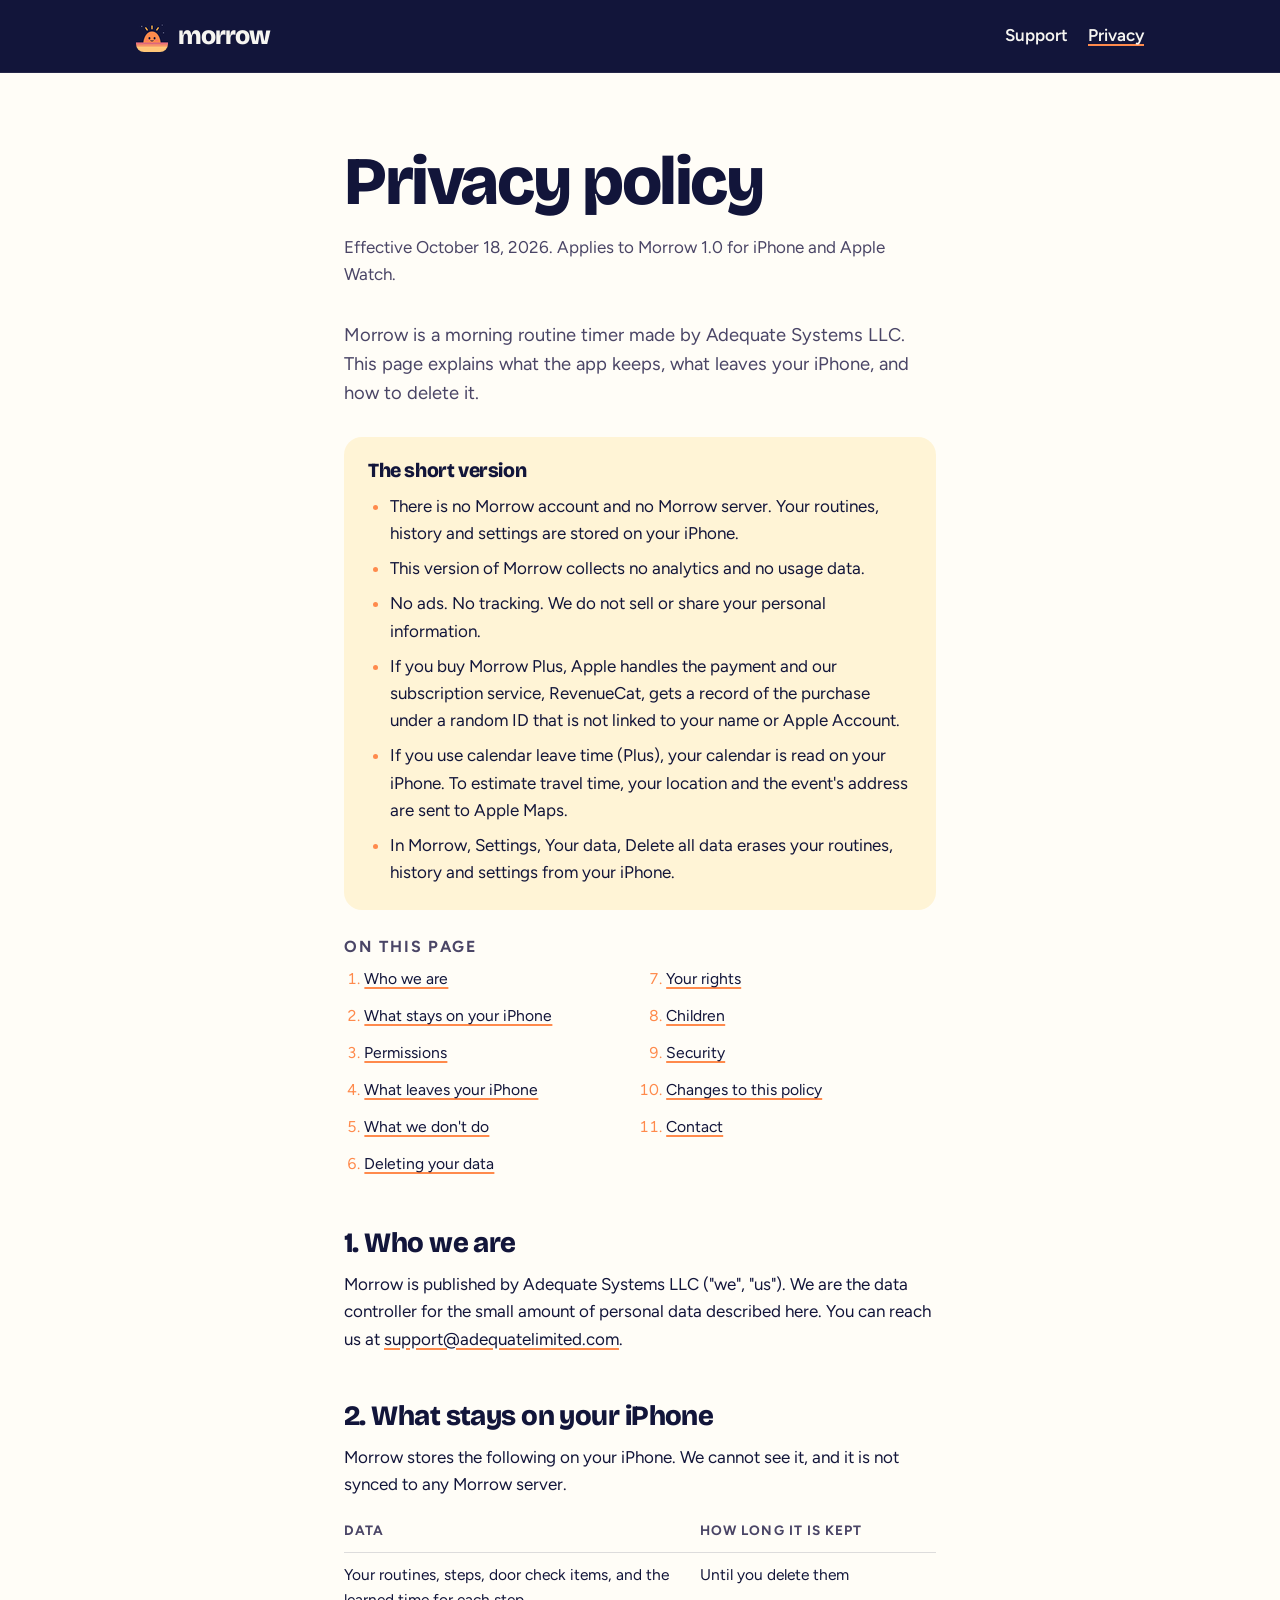
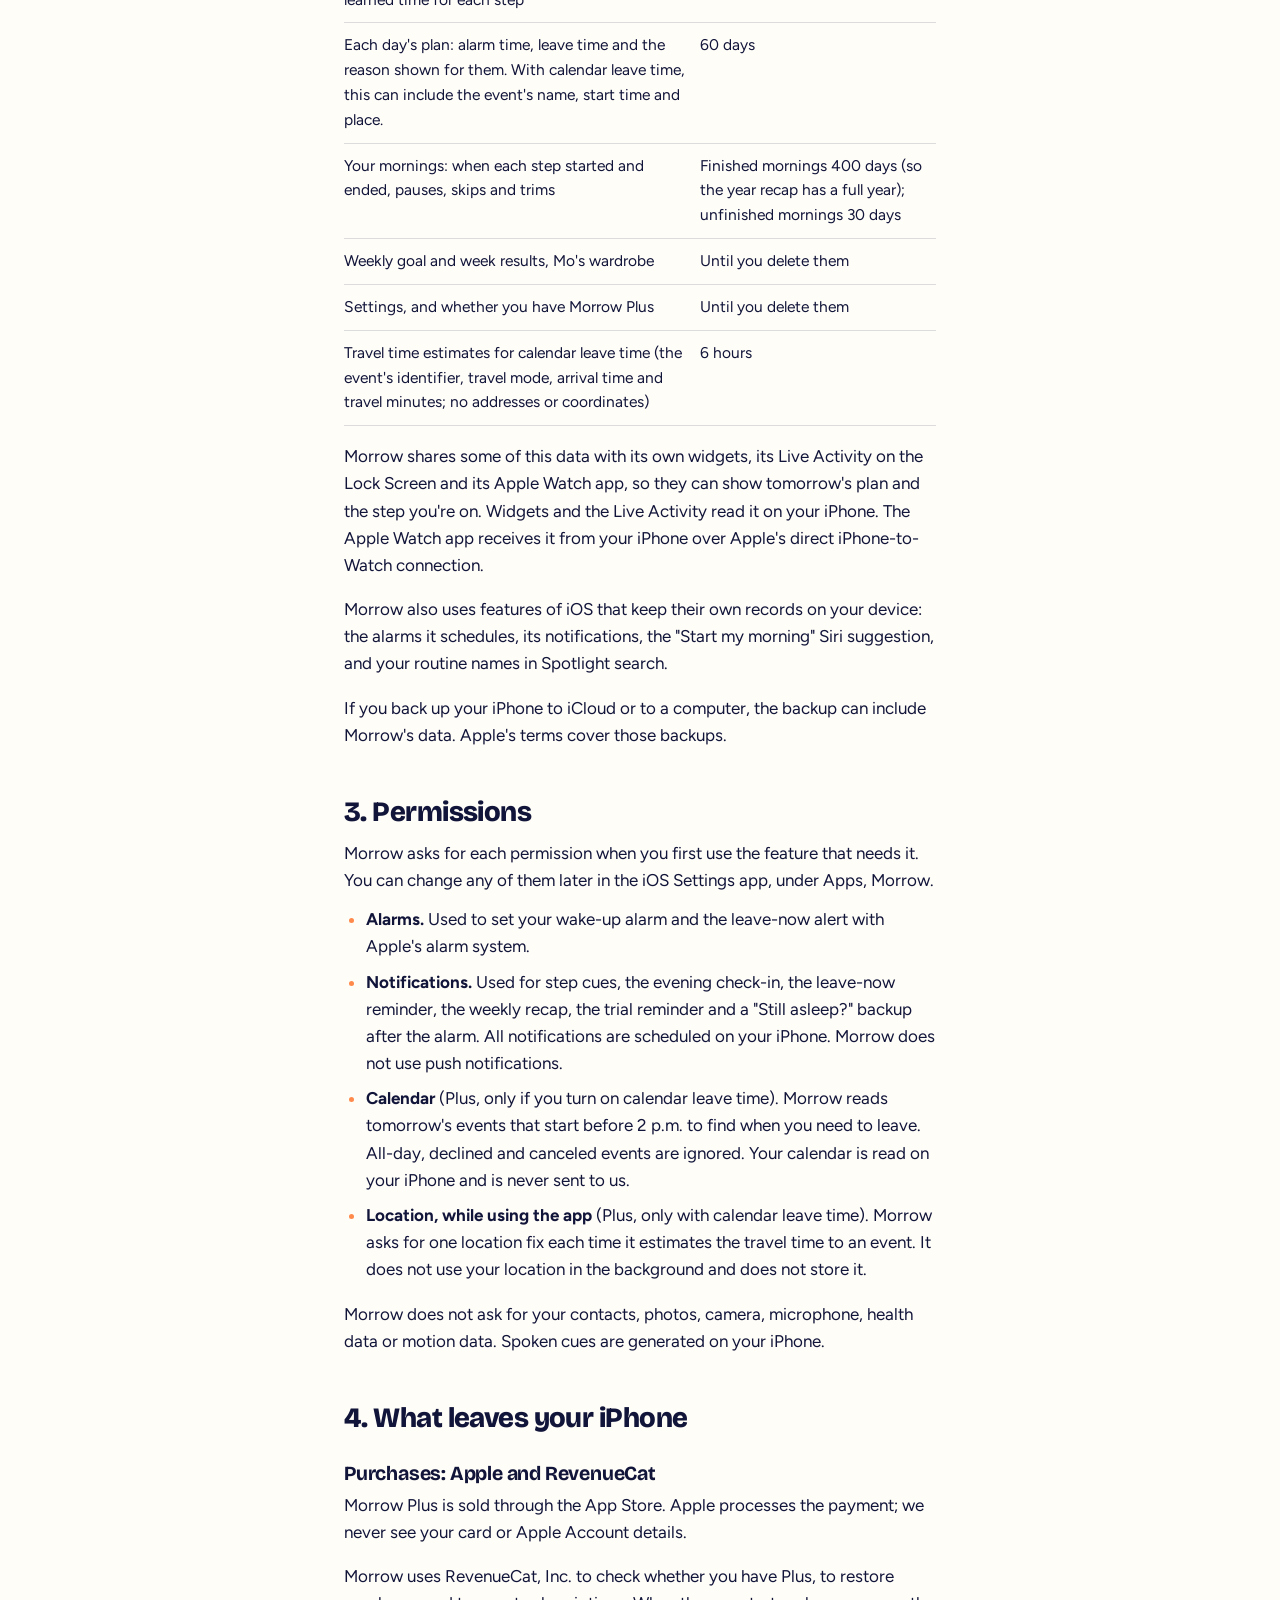
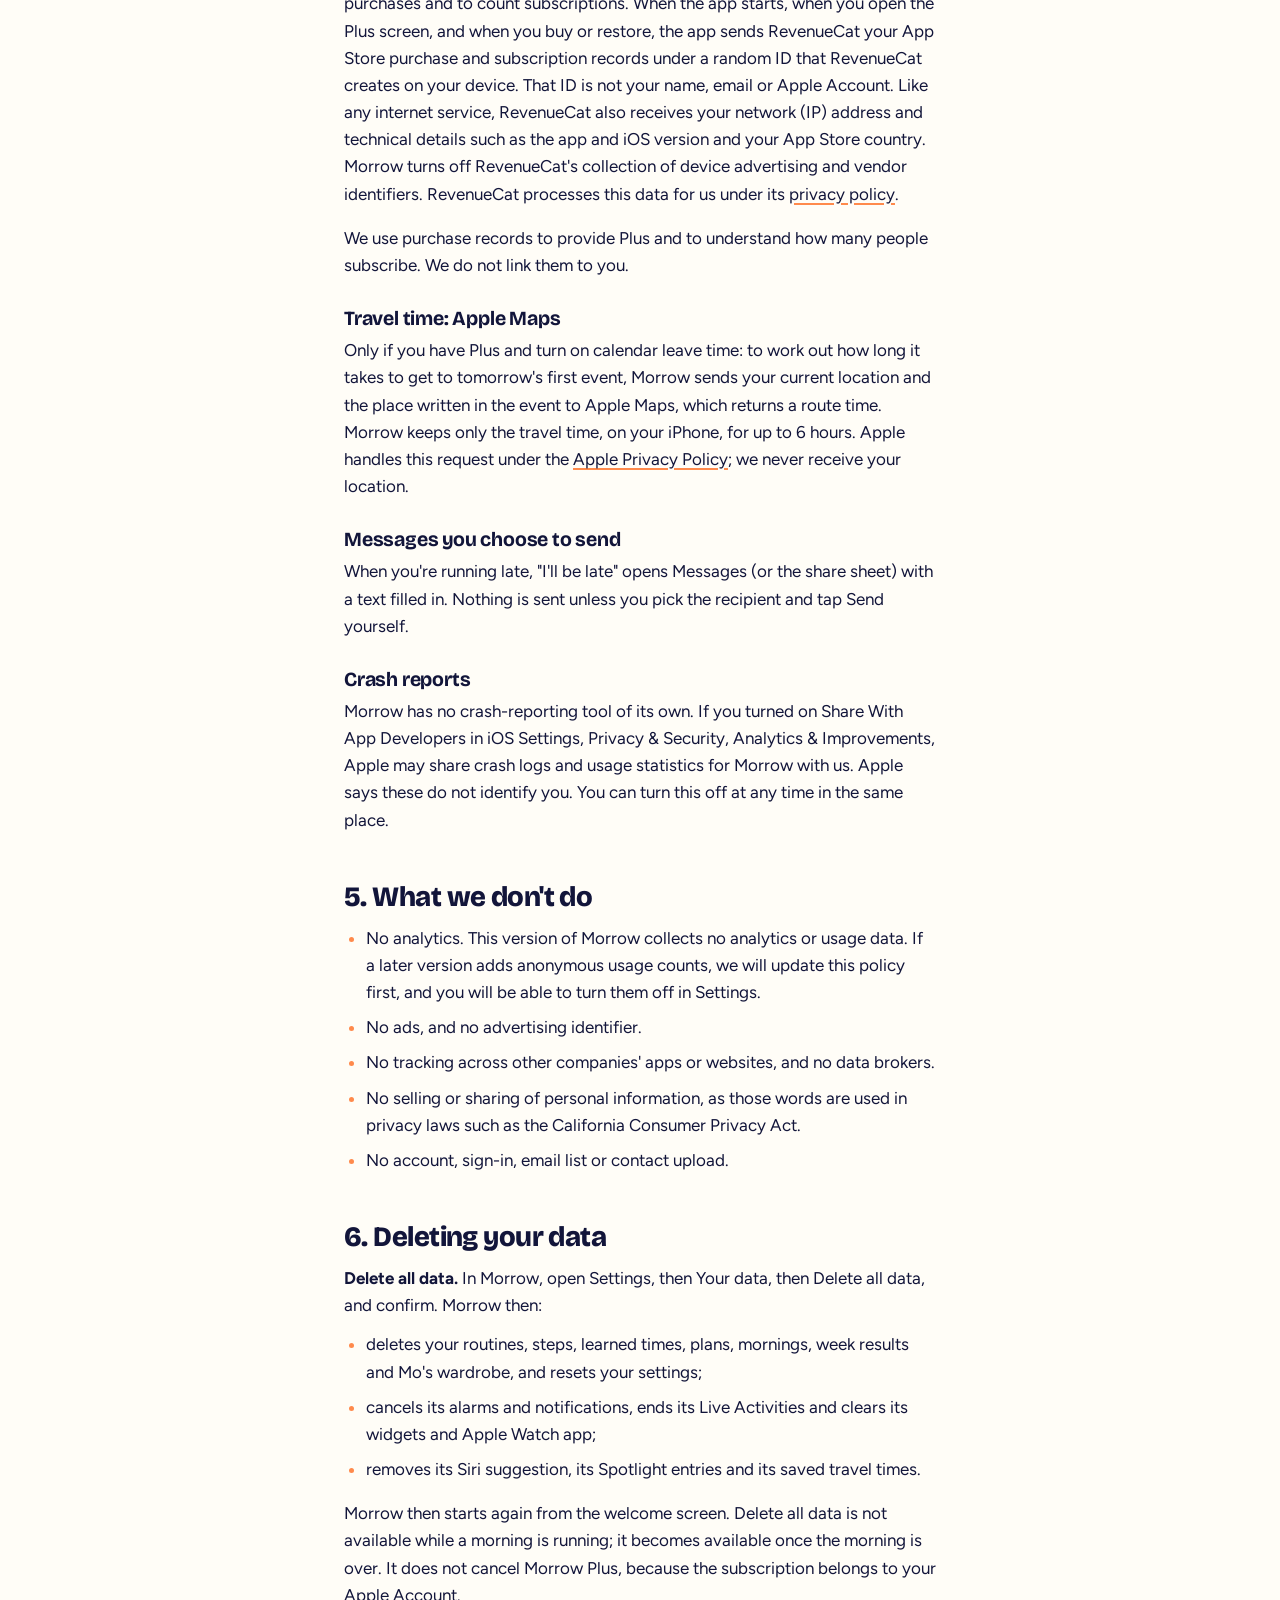
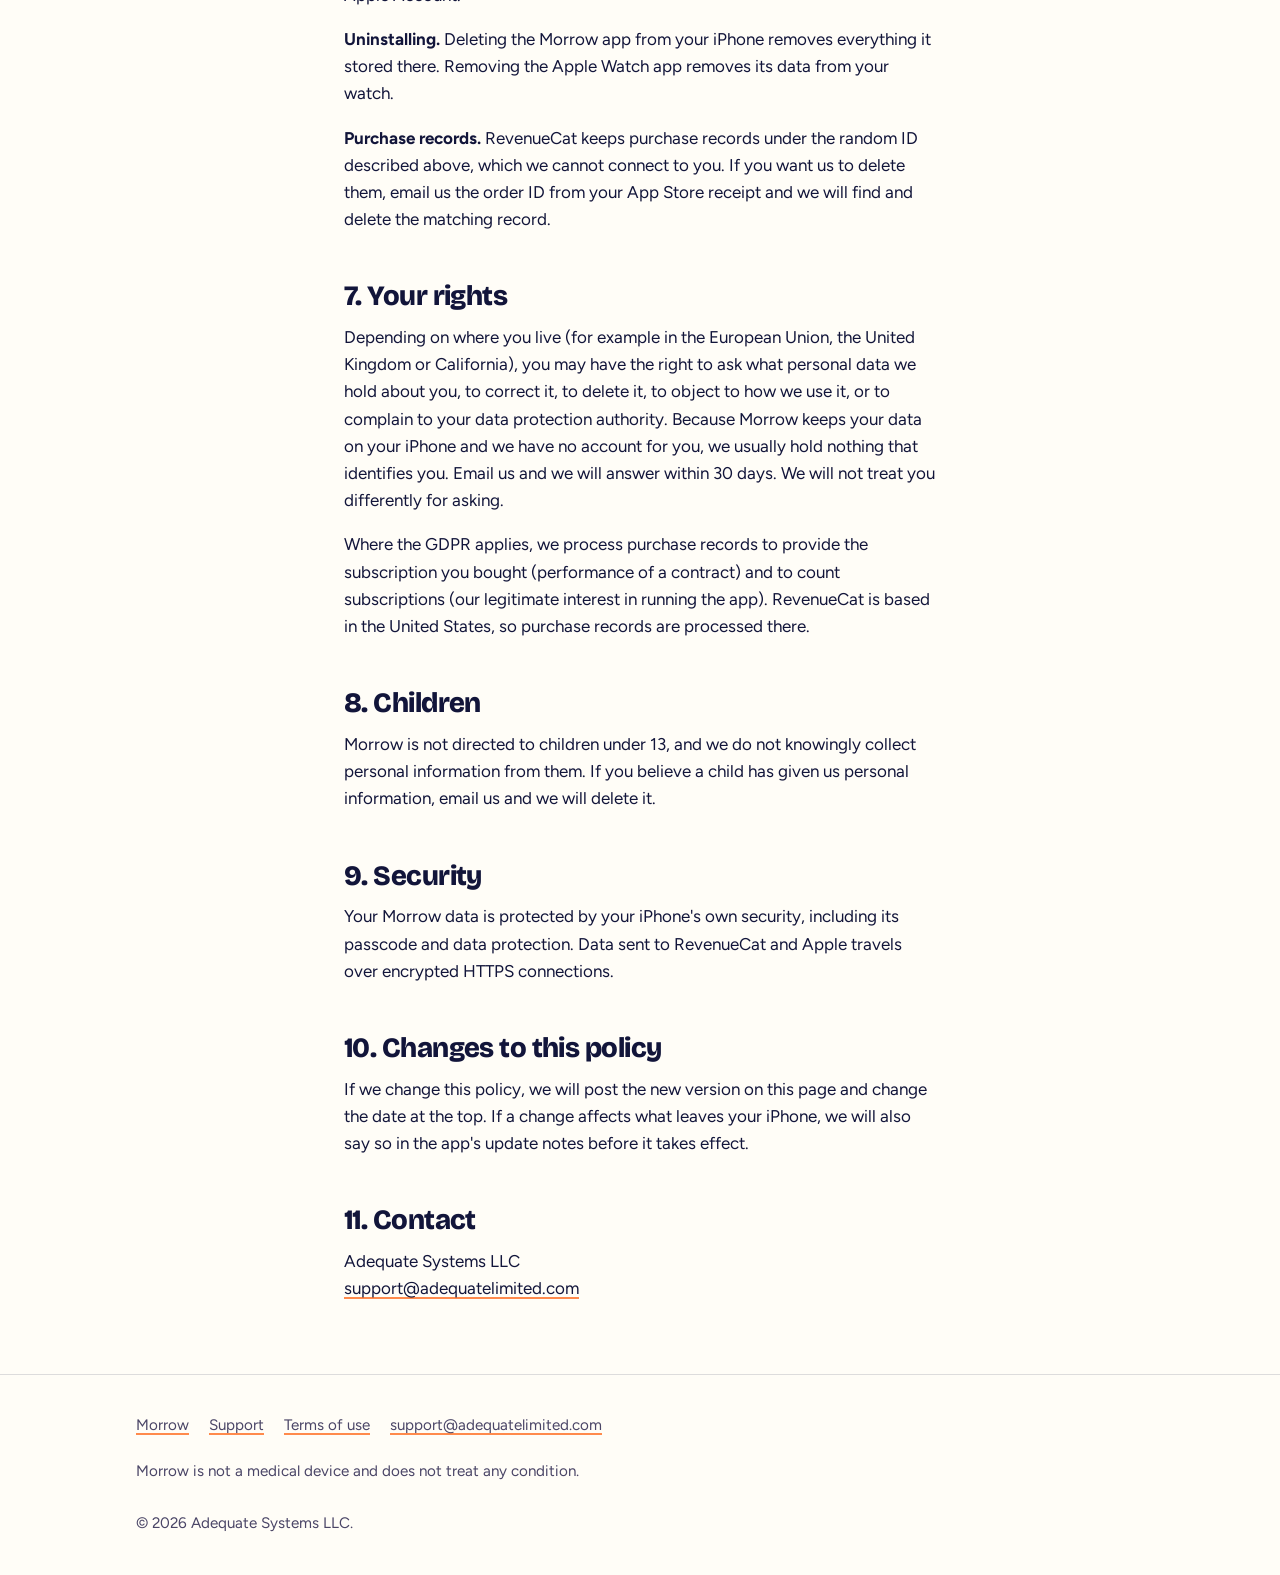
==== privacy/index.html @ a9c5260e "Morrow privacy policy, support and home page" ====
<!doctype html>
<html lang="en">
<head>
<meta charset="utf-8">
<meta name="viewport" content="width=device-width, initial-scale=1">
<title>Privacy policy · Morrow</title>
<meta name="description" content="How Morrow handles your data: no account, no analytics, no ads, no tracking. Routines and history stay on your iPhone.">
<meta name="theme-color" content="#12153A">
<link rel="canonical" href="https://patricksmithlaravel.github.io/morrow/privacy/">
<link rel="icon" type="image/png" sizes="32x32" href="../assets/favicon-32.png">
<link rel="apple-touch-icon" href="../assets/apple-touch-icon.png">
<link rel="preload" href="../fonts/figtree.woff" as="font" type="font/woff" crossorigin>
<link rel="stylesheet" href="../assets/site.css">
</head>
<body>
<a class="skip" href="#main">Skip to content</a>

<header class="site-header">
  <div class="bar">
    <a class="wordmark" href="../"><img src="../assets/favicon-32.png" alt="" width="32" height="32">morrow</a>
    <nav class="site-nav" aria-label="Main">
      <ul>
        <li><a href="../support/">Support</a></li>
        <li><a href="./" aria-current="page">Privacy</a></li>
      </ul>
    </nav>
  </div>
</header>

<main id="main" class="page">
  <div class="page-head">
    <h1>Privacy policy</h1>
    <p class="meta">Effective October 18, 2026. Applies to Morrow 1.0 for iPhone and Apple Watch.</p>
    <p class="lead">Morrow is a morning routine timer made by Adequate Systems LLC. This page explains what the app keeps, what leaves your iPhone, and how to delete it.</p>
  </div>

  <section class="summary" aria-labelledby="short">
    <h2 id="short">The short version</h2>
    <ul>
      <li>There is no Morrow account and no Morrow server. Your routines, history and settings are stored on your iPhone.</li>
      <li>This version of Morrow collects no analytics and no usage data.</li>
      <li>No ads. No tracking. We do not sell or share your personal information.</li>
      <li>If you buy Morrow Plus, Apple handles the payment and our subscription service, RevenueCat, gets a record of the purchase under a random ID that is not linked to your name or Apple Account.</li>
      <li>If you use calendar leave time (Plus), your calendar is read on your iPhone. To estimate travel time, your location and the event's address are sent to Apple Maps.</li>
      <li>In Morrow, Settings, Your data, Delete all data erases your routines, history and settings from your iPhone.</li>
    </ul>
  </section>

  <nav class="toc" aria-labelledby="toc-title">
    <h2 id="toc-title">On this page</h2>
    <ol>
      <li><a href="#who">Who we are</a></li>
      <li><a href="#on-device">What stays on your iPhone</a></li>
      <li><a href="#permissions">Permissions</a></li>
      <li><a href="#leaves">What leaves your iPhone</a></li>
      <li><a href="#not">What we don't do</a></li>
      <li><a href="#delete">Deleting your data</a></li>
      <li><a href="#rights">Your rights</a></li>
      <li><a href="#children">Children</a></li>
      <li><a href="#security">Security</a></li>
      <li><a href="#changes">Changes to this policy</a></li>
      <li><a href="#contact">Contact</a></li>
    </ol>
  </nav>

  <h2 id="who">1. Who we are</h2>
  <p>Morrow is published by Adequate Systems LLC ("we", "us"). We are the data controller for the small amount of personal data described here. You can reach us at <a href="mailto:support@adequatelimited.com">support@adequatelimited.com</a>.</p>

  <h2 id="on-device">2. What stays on your iPhone</h2>
  <p>Morrow stores the following on your iPhone. We cannot see it, and it is not synced to any Morrow server.</p>
  <div class="table-wrap">
    <table>
      <thead>
        <tr><th scope="col">Data</th><th scope="col">How long it is kept</th></tr>
      </thead>
      <tbody>
        <tr><td>Your routines, steps, door check items, and the learned time for each step</td><td>Until you delete them</td></tr>
        <tr><td>Each day's plan: alarm time, leave time and the reason shown for them. With calendar leave time, this can include the event's name, start time and place.</td><td>60 days</td></tr>
        <tr><td>Your mornings: when each step started and ended, pauses, skips and trims</td><td>Finished mornings 400 days (so the year recap has a full year); unfinished mornings 30 days</td></tr>
        <tr><td>Weekly goal and week results, Mo's wardrobe</td><td>Until you delete them</td></tr>
        <tr><td>Settings, and whether you have Morrow Plus</td><td>Until you delete them</td></tr>
        <tr><td>Travel time estimates for calendar leave time (the event's identifier, travel mode, arrival time and travel minutes; no addresses or coordinates)</td><td>6 hours</td></tr>
      </tbody>
    </table>
  </div>
  <p>Morrow shares some of this data with its own widgets, its Live Activity on the Lock Screen and its Apple Watch app, so they can show tomorrow's plan and the step you're on. Widgets and the Live Activity read it on your iPhone. The Apple Watch app receives it from your iPhone over Apple's direct iPhone-to-Watch connection.</p>
  <p>Morrow also uses features of iOS that keep their own records on your device: the alarms it schedules, its notifications, the "Start my morning" Siri suggestion, and your routine names in Spotlight search.</p>
  <p>If you back up your iPhone to iCloud or to a computer, the backup can include Morrow's data. Apple's terms cover those backups.</p>

  <h2 id="permissions">3. Permissions</h2>
  <p>Morrow asks for each permission when you first use the feature that needs it. You can change any of them later in the iOS Settings app, under Apps, Morrow.</p>
  <ul>
    <li><strong>Alarms.</strong> Used to set your wake-up alarm and the leave-now alert with Apple's alarm system.</li>
    <li><strong>Notifications.</strong> Used for step cues, the evening check-in, the leave-now reminder, the weekly recap, the trial reminder and a "Still asleep?" backup after the alarm. All notifications are scheduled on your iPhone. Morrow does not use push notifications.</li>
    <li><strong>Calendar</strong> (Plus, only if you turn on calendar leave time). Morrow reads tomorrow's events that start before 2 p.m. to find when you need to leave. All-day, declined and canceled events are ignored. Your calendar is read on your iPhone and is never sent to us.</li>
    <li><strong>Location, while using the app</strong> (Plus, only with calendar leave time). Morrow asks for one location fix each time it estimates the travel time to an event. It does not use your location in the background and does not store it.</li>
  </ul>
  <p>Morrow does not ask for your contacts, photos, camera, microphone, health data or motion data. Spoken cues are generated on your iPhone.</p>

  <h2 id="leaves">4. What leaves your iPhone</h2>

  <h3>Purchases: Apple and RevenueCat</h3>
  <p>Morrow Plus is sold through the App Store. Apple processes the payment; we never see your card or Apple Account details.</p>
  <p>Morrow uses RevenueCat, Inc. to check whether you have Plus, to restore purchases and to count subscriptions. When the app starts, when you open the Plus screen, and when you buy or restore, the app sends RevenueCat your App Store purchase and subscription records under a random ID that RevenueCat creates on your device. That ID is not your name, email or Apple Account. Like any internet service, RevenueCat also receives your network (IP) address and technical details such as the app and iOS version and your App Store country. Morrow turns off RevenueCat's collection of device advertising and vendor identifiers. RevenueCat processes this data for us under its <a href="https://www.revenuecat.com/privacy">privacy policy</a>.</p>
  <p>We use purchase records to provide Plus and to understand how many people subscribe. We do not link them to you.</p>

  <h3>Travel time: Apple Maps</h3>
  <p>Only if you have Plus and turn on calendar leave time: to work out how long it takes to get to tomorrow's first event, Morrow sends your current location and the place written in the event to Apple Maps, which returns a route time. Morrow keeps only the travel time, on your iPhone, for up to 6 hours. Apple handles this request under the <a href="https://www.apple.com/legal/privacy/">Apple Privacy Policy</a>; we never receive your location.</p>

  <h3>Messages you choose to send</h3>
  <p>When you're running late, "I'll be late" opens Messages (or the share sheet) with a text filled in. Nothing is sent unless you pick the recipient and tap Send yourself.</p>

  <h3>Crash reports</h3>
  <p>Morrow has no crash-reporting tool of its own. If you turned on Share With App Developers in iOS Settings, Privacy &amp; Security, Analytics &amp; Improvements, Apple may share crash logs and usage statistics for Morrow with us. Apple says these do not identify you. You can turn this off at any time in the same place.</p>

  <h2 id="not">5. What we don't do</h2>
  <ul>
    <li>No analytics. This version of Morrow collects no analytics or usage data. If a later version adds anonymous usage counts, we will update this policy first, and you will be able to turn them off in Settings.</li>
    <li>No ads, and no advertising identifier.</li>
    <li>No tracking across other companies' apps or websites, and no data brokers.</li>
    <li>No selling or sharing of personal information, as those words are used in privacy laws such as the California Consumer Privacy Act.</li>
    <li>No account, sign-in, email list or contact upload.</li>
  </ul>

  <h2 id="delete">6. Deleting your data</h2>
  <p><strong>Delete all data.</strong> In Morrow, open Settings, then Your data, then Delete all data, and confirm. Morrow then:</p>
  <ul>
    <li>deletes your routines, steps, learned times, plans, mornings, week results and Mo's wardrobe, and resets your settings;</li>
    <li>cancels its alarms and notifications, ends its Live Activities and clears its widgets and Apple Watch app;</li>
    <li>removes its Siri suggestion, its Spotlight entries and its saved travel times.</li>
  </ul>
  <p>Morrow then starts again from the welcome screen. Delete all data is not available while a morning is running; it becomes available once the morning is over. It does not cancel Morrow Plus, because the subscription belongs to your Apple Account.</p>
  <p><strong>Uninstalling.</strong> Deleting the Morrow app from your iPhone removes everything it stored there. Removing the Apple Watch app removes its data from your watch.</p>
  <p><strong>Purchase records.</strong> RevenueCat keeps purchase records under the random ID described above, which we cannot connect to you. If you want us to delete them, email us the order ID from your App Store receipt and we will find and delete the matching record.</p>

  <h2 id="rights">7. Your rights</h2>
  <p>Depending on where you live (for example in the European Union, the United Kingdom or California), you may have the right to ask what personal data we hold about you, to correct it, to delete it, to object to how we use it, or to complain to your data protection authority. Because Morrow keeps your data on your iPhone and we have no account for you, we usually hold nothing that identifies you. Email us and we will answer within 30 days. We will not treat you differently for asking.</p>
  <p>Where the GDPR applies, we process purchase records to provide the subscription you bought (performance of a contract) and to count subscriptions (our legitimate interest in running the app). RevenueCat is based in the United States, so purchase records are processed there.</p>

  <h2 id="children">8. Children</h2>
  <p>Morrow is not directed to children under 13, and we do not knowingly collect personal information from them. If you believe a child has given us personal information, email us and we will delete it.</p>

  <h2 id="security">9. Security</h2>
  <p>Your Morrow data is protected by your iPhone's own security, including its passcode and data protection. Data sent to RevenueCat and Apple travels over encrypted HTTPS connections.</p>

  <h2 id="changes">10. Changes to this policy</h2>
  <p>If we change this policy, we will post the new version on this page and change the date at the top. If a change affects what leaves your iPhone, we will also say so in the app's update notes before it takes effect.</p>

  <h2 id="contact">11. Contact</h2>
  <p>Adequate Systems LLC<br><a href="mailto:support@adequatelimited.com">support@adequatelimited.com</a></p>
</main>

<footer class="site-footer">
  <div class="bar">
    <ul>
      <li><a href="../">Morrow</a></li>
      <li><a href="../support/">Support</a></li>
      <li><a href="https://www.apple.com/legal/internet-services/itunes/dev/stdeula/">Terms of use</a></li>
      <li><a href="mailto:support@adequatelimited.com">support@adequatelimited.com</a></li>
    </ul>
    <p>Morrow is not a medical device and does not treat any condition.</p>
    <p>&copy; 2026 Adequate Systems LLC.</p>
  </div>
</footer>
</body>
</html>
---- assets/site.css ----
/* Morrow site. Colours are the app's palette (MorrowPalette); fonts are the app's bundled fonts (SIL OFL 1.1). */

@font-face {
  font-family: "Bricolage Grotesque";
  src: url("../fonts/bricolage-grotesque.woff") format("woff");
  font-weight: 600 800;
  font-style: normal;
  font-display: swap;
}
@font-face {
  font-family: "Figtree";
  src: url("../fonts/figtree.woff") format("woff");
  font-weight: 400 700;
  font-style: normal;
  font-display: swap;
}
@font-face {
  font-family: "DM Mono";
  src: url("../fonts/dm-mono-medium.woff") format("woff");
  font-weight: 500;
  font-style: normal;
  font-display: swap;
}

:root {
  color-scheme: light dark;

  /* Palette */
  --night: #12153A;
  --surface: #1D2150;
  --deep-night: #0C0E28;
  --sun: #FF8A4C;
  --sky: #8FB8FF;
  --daylight: #FFE6A6;
  --ink: #F6F5F1;
  --amber: #FFB547;
  --secondary: #D9DBF0;
  --paper: #FFFDF7;
  --paper-card: #FFF4D6;
  --ink-on-light: #4A4566;
  --rust: #C24A1C;

  /* Light theme */
  --bg: var(--paper);
  --bg-card: var(--paper-card);
  --text: var(--night);
  --text-2: var(--ink-on-light);
  --rule: rgba(18, 21, 58, 0.14);
  --underline: var(--sun);
  --focus: var(--rust);
  --note-bg: #FFEFD0;

  --font-display: "Bricolage Grotesque", ui-rounded, system-ui, -apple-system, sans-serif;
  --font-body: "Figtree", system-ui, -apple-system, "Segoe UI", sans-serif;
  --font-mono: "DM Mono", ui-monospace, "SF Mono", Menlo, monospace;

  --gutter: clamp(16px, 5vw, 40px);
  --measure: 42rem;
  --wide: 68rem;
  --radius: 18px;
}

@media (prefers-color-scheme: dark) {
  :root {
    --bg: var(--night);
    --bg-card: var(--surface);
    --text: var(--ink);
    --text-2: var(--secondary);
    --rule: rgba(255, 255, 255, 0.12);
    --underline: var(--sun);
    --focus: var(--amber);
    --note-bg: var(--surface);
  }
}

*, *::before, *::after { box-sizing: border-box; }

html {
  -webkit-text-size-adjust: 100%;
  text-size-adjust: 100%;
}

body {
  margin: 0;
  background: var(--bg);
  color: var(--text);
  font-family: var(--font-body);
  font-size: 1.0625rem;
  line-height: 1.6;
  font-feature-settings: "kern";
  -webkit-font-smoothing: antialiased;
  overflow-x: hidden;
}

img, svg { display: block; max-width: 100%; height: auto; }

h1, h2, h3 {
  font-family: var(--font-display);
  font-weight: 800;
  line-height: 1.1;
  letter-spacing: -0.02em;
  margin: 0;
  text-wrap: balance;
}
h1 { font-size: clamp(2.4rem, 7vw, 4.25rem); letter-spacing: -0.035em; }
h2 { font-size: clamp(1.6rem, 4vw, 2.25rem); }
h3 { font-size: 1.25rem; font-weight: 700; letter-spacing: -0.01em; }

p { margin: 0; }
p + p { margin-top: 1em; }

a {
  color: inherit;
  text-decoration-line: underline;
  text-decoration-color: var(--underline);
  text-decoration-thickness: 2px;
  text-underline-offset: 3px;
}
a:hover { text-decoration-thickness: 3px; }
:focus-visible {
  outline: 3px solid var(--focus);
  outline-offset: 3px;
  border-radius: 4px;
}

.skip {
  position: absolute;
  left: 8px;
  top: -100px;
  background: var(--sun);
  color: var(--night);
  padding: 10px 14px;
  border-radius: 10px;
  font-weight: 700;
  z-index: 10;
}
.skip:focus { top: 8px; }

.mono { font-family: var(--font-mono); font-weight: 500; font-variant-numeric: tabular-nums; }

/* Header and footer */

.site-header {
  background: var(--night);
  color: var(--ink);
  border-bottom: 1px solid rgba(255, 255, 255, 0.08);
}
.site-header .bar {
  max-width: var(--wide);
  margin: 0 auto;
  padding: 14px var(--gutter);
  display: flex;
  align-items: center;
  justify-content: space-between;
  gap: 16px;
  flex-wrap: wrap;
}
.wordmark {
  display: inline-flex;
  align-items: center;
  gap: 10px;
  font-family: var(--font-display);
  font-weight: 800;
  font-size: 1.6rem;
  letter-spacing: -0.04em;
  text-decoration: none;
  color: var(--ink);
  min-height: 44px;
}
.wordmark img { width: 32px; height: 32px; border-radius: 8px; }
.site-nav ul {
  list-style: none;
  margin: 0;
  padding: 0;
  display: flex;
  gap: 4px 20px;
  flex-wrap: wrap;
}
.site-nav a {
  display: inline-flex;
  align-items: center;
  min-height: 44px;
  color: var(--ink);
  font-weight: 600;
  text-decoration-color: transparent;
}
.site-nav a:hover,
.site-nav a[aria-current="page"] { text-decoration-color: var(--sun); }

.site-footer {
  border-top: 1px solid var(--rule);
  margin-top: 72px;
  color: var(--text-2);
  font-size: 0.95rem;
}
.site-footer .bar {
  max-width: var(--wide);
  margin: 0 auto;
  padding: 28px var(--gutter) 40px;
  display: grid;
  gap: 12px;
}
.site-footer ul {
  list-style: none;
  margin: 0;
  padding: 0;
  display: flex;
  flex-wrap: wrap;
  gap: 4px 20px;
}
.site-footer a { display: inline-flex; min-height: 44px; align-items: center; }

/* Home: hero */

.hero {
  position: relative;
  background: var(--night);
  color: var(--ink);
  overflow: hidden;
}
.hero .inner {
  max-width: var(--wide);
  margin: 0 auto;
  padding: clamp(40px, 8vw, 88px) var(--gutter) clamp(32px, 6vw, 56px);
  display: grid;
  gap: 40px;
  align-items: center;
}
@media (min-width: 860px) {
  .hero .inner { grid-template-columns: 1.15fr 0.85fr; }
}
.hero .lead {
  margin-top: 20px;
  font-size: clamp(1.1rem, 2.4vw, 1.3rem);
  color: var(--secondary);
  max-width: 34rem;
}
.hero .actions {
  margin-top: 32px;
  display: flex;
  flex-wrap: wrap;
  align-items: center;
  gap: 12px 20px;
}
.hero .requires { color: #ABAED0; font-size: 0.95rem; }

.button {
  display: inline-flex;
  align-items: center;
  justify-content: center;
  min-height: 52px;
  padding: 0 24px;
  border-radius: 999px;
  background: var(--sun);
  color: var(--night);
  font-family: var(--font-display);
  font-weight: 700;
  font-size: 1.1rem;
  text-decoration: none;
}
.button:hover { background: #FF9B63; }

.hero .art {
  position: relative;
  display: grid;
  justify-items: center;
  gap: 0;
}
.hero .art img { width: min(260px, 64vw); }

.plan-card {
  width: min(340px, 100%);
  margin-top: -6px;
  background: var(--surface);
  border-radius: var(--radius);
  padding: 18px 20px;
  box-shadow: 0 1px 0 rgba(255, 255, 255, 0.06) inset;
}
.plan-card .label {
  font-size: 0.8rem;
  font-weight: 700;
  letter-spacing: 0.12em;
  text-transform: uppercase;
  color: #ABAED0;
}
.plan-card dl {
  margin: 10px 0 0;
  display: grid;
  grid-template-columns: 1fr auto;
  gap: 6px 16px;
}
.plan-card dt { color: var(--secondary); }
.plan-card dd { margin: 0; font-family: var(--font-mono); font-weight: 500; font-variant-numeric: tabular-nums; text-align: right; }
.plan-card dt.alarm,
.plan-card dd.alarm { color: var(--daylight); font-weight: 700; }
.plan-card .why {
  margin-top: 12px;
  padding-top: 12px;
  border-top: 1px solid rgba(255, 255, 255, 0.1);
  color: var(--secondary);
  font-size: 0.95rem;
}

.horizon { display: grid; }
.horizon span { display: block; height: 14px; }
.horizon span:nth-child(1) { background: #844A8A; height: 10px; }
.horizon span:nth-child(2) { background: #A04C7E; height: 12px; }
.horizon span:nth-child(3) { background: #E06C78; }
.horizon span:nth-child(4) { background: #F7936A; height: 18px; }
.horizon span:nth-child(5) { background: #FFC678; height: 24px; }

/* Home: sections */

.section {
  max-width: var(--wide);
  margin: 0 auto;
  padding: clamp(48px, 8vw, 88px) var(--gutter) 0;
}
.section > h2 { max-width: 40rem; }
.section > .intro { margin-top: 14px; max-width: var(--measure); color: var(--text-2); font-size: 1.125rem; }

.steps {
  list-style: none;
  margin: 32px 0 0;
  padding: 0;
  display: grid;
  gap: 16px;
  counter-reset: step;
}
@media (min-width: 720px) {
  .steps { grid-template-columns: repeat(2, minmax(0, 1fr)); }
}
.steps li {
  counter-increment: step;
  background: var(--bg-card);
  border-radius: var(--radius);
  padding: 22px 22px 24px;
}
.steps li::before {
  content: counter(step);
  display: inline-grid;
  place-items: center;
  width: 32px;
  height: 32px;
  border-radius: 50%;
  background: var(--sun);
  color: var(--night);
  font-family: var(--font-display);
  font-weight: 800;
  margin-bottom: 12px;
}
.steps h3 { margin-bottom: 6px; }
.steps p { color: var(--text-2); }

.split {
  display: grid;
  gap: 32px;
  align-items: center;
}
@media (min-width: 860px) {
  .split { grid-template-columns: 1fr 1fr; gap: 56px; }
}
.split .copy p { margin-top: 14px; color: var(--text-2); max-width: var(--measure); }
.split .copy h2 + p { margin-top: 16px; }
.mo-figure {
  justify-self: center;
  background: var(--bg-card);
  border-radius: 50%;
  padding: 28px;
  width: min(300px, 80vw);
}

.tiers {
  margin-top: 32px;
  display: grid;
  gap: 16px;
}
@media (min-width: 760px) {
  .tiers { grid-template-columns: repeat(2, minmax(0, 1fr)); }
}
.tier {
  border: 1px solid var(--rule);
  border-radius: var(--radius);
  padding: 24px;
}
.tier.plus { background: var(--bg-card); border-color: transparent; }
.tier .price { margin-top: 6px; color: var(--text-2); }
.tier ul { margin: 16px 0 0; padding-left: 1.2em; }
.tier li + li { margin-top: 6px; }
.tier li::marker { color: var(--sun); }
.fine { margin-top: 16px; color: var(--text-2); font-size: 0.95rem; max-width: var(--measure); }

.privacy-strip {
  margin-top: 32px;
  display: grid;
  gap: 12px;
  list-style: none;
  padding: 0;
}
@media (min-width: 720px) {
  .privacy-strip { grid-template-columns: repeat(3, minmax(0, 1fr)); }
}
.privacy-strip li {
  border-top: 3px solid var(--sun);
  padding-top: 12px;
}
.privacy-strip strong { display: block; font-family: var(--font-display); font-size: 1.15rem; }
.privacy-strip span { color: var(--text-2); }

/* Text pages (privacy, support, 404) */

.page {
  max-width: var(--measure);
  margin: 0 auto;
  padding: clamp(36px, 7vw, 72px) var(--gutter) 0;
}
.page-head { display: grid; gap: 14px; }
.page-head .meta { color: var(--text-2); }
.page-head .lead { font-size: 1.15rem; color: var(--text-2); }

.page h2 {
  font-size: clamp(1.4rem, 3.4vw, 1.75rem);
  margin-top: 48px;
  margin-bottom: 12px;
  scroll-margin-top: 16px;
}
.page h3 { margin-top: 28px; margin-bottom: 8px; }
.page ul, .page ol { padding-left: 1.3em; margin: 12px 0 0; }
.page li + li { margin-top: 8px; }
.page li::marker { color: var(--sun); }
.page p + ul, .page p + ol { margin-top: 12px; }
.page ul + p, .page ol + p, .page .table-wrap + p { margin-top: 1em; }

.summary {
  margin-top: 28px;
  background: var(--bg-card);
  border-radius: var(--radius);
  padding: 22px 24px 24px;
}
.summary h2 { margin-top: 0; font-size: 1.25rem; }
.summary ul { margin-top: 10px; }

.toc {
  margin-top: 28px;
  font-size: 0.98rem;
}
.toc h2 { font-size: 1rem; margin: 0 0 6px; letter-spacing: 0.12em; text-transform: uppercase; font-family: var(--font-body); font-weight: 700; color: var(--text-2); }
.toc ol { margin-top: 0; columns: 2 14rem; column-gap: 32px; }
.toc li + li { margin-top: 4px; }
.toc a { display: inline-block; padding: 4px 0; }

.table-wrap { overflow-x: auto; margin-top: 12px; -webkit-overflow-scrolling: touch; }
table {
  width: 100%;
  border-collapse: collapse;
  font-size: 0.97rem;
}
th, td {
  text-align: left;
  vertical-align: top;
  padding: 10px 12px 10px 0;
  border-bottom: 1px solid var(--rule);
}
th { font-weight: 700; }
thead th { color: var(--text-2); font-size: 0.85rem; letter-spacing: 0.08em; text-transform: uppercase; }

.note {
  margin-top: 40px;
  background: var(--note-bg);
  border-left: 4px solid var(--sun);
  border-radius: 6px;
  padding: 16px 18px;
}

.contact-card {
  margin-top: 28px;
  display: grid;
  gap: 20px;
  align-items: center;
  background: var(--bg-card);
  border-radius: var(--radius);
  padding: 22px 24px;
}
@media (min-width: 560px) {
  .contact-card { grid-template-columns: auto 1fr; }
}
.contact-card img { width: 112px; }
.contact-card .email {
  font-family: var(--font-display);
  font-weight: 700;
  font-size: clamp(1.15rem, 4.6vw, 1.5rem);
  overflow-wrap: anywhere;
}
.contact-card p + p { margin-top: 6px; color: var(--text-2); }

.faq { margin-top: 12px; }
.faq details {
  border-bottom: 1px solid var(--rule);
}
.faq summary {
  cursor: pointer;
  list-style: none;
  display: flex;
  justify-content: space-between;
  align-items: center;
  gap: 16px;
  min-height: 56px;
  padding: 12px 0;
  font-family: var(--font-display);
  font-weight: 700;
  font-size: 1.15rem;
  line-height: 1.3;
}
.faq summary::-webkit-details-marker { display: none; }
.faq summary::after {
  content: "+";
  flex: none;
  width: 28px;
  height: 28px;
  display: grid;
  place-items: center;
  border-radius: 50%;
  background: var(--bg-card);
  color: var(--text);
  font-family: var(--font-body);
  font-weight: 700;
}
.faq details[open] summary::after { content: "\2212"; }
.faq .answer { padding: 0 0 20px; }
.faq .answer p + p, .faq .answer p + ul, .faq .answer ul + p { margin-top: 10px; }

.not-found {
  text-align: center;
  display: grid;
  justify-items: center;
  gap: 16px;
}
.not-found img { width: min(220px, 60vw); }

@media (prefers-reduced-motion: no-preference) {
  html { scroll-behavior: smooth; }
}

@media print {
  .site-header, .site-footer, .skip, .toc { display: none; }
  body { background: #fff; color: #000; }
  a { text-decoration: underline; }
}
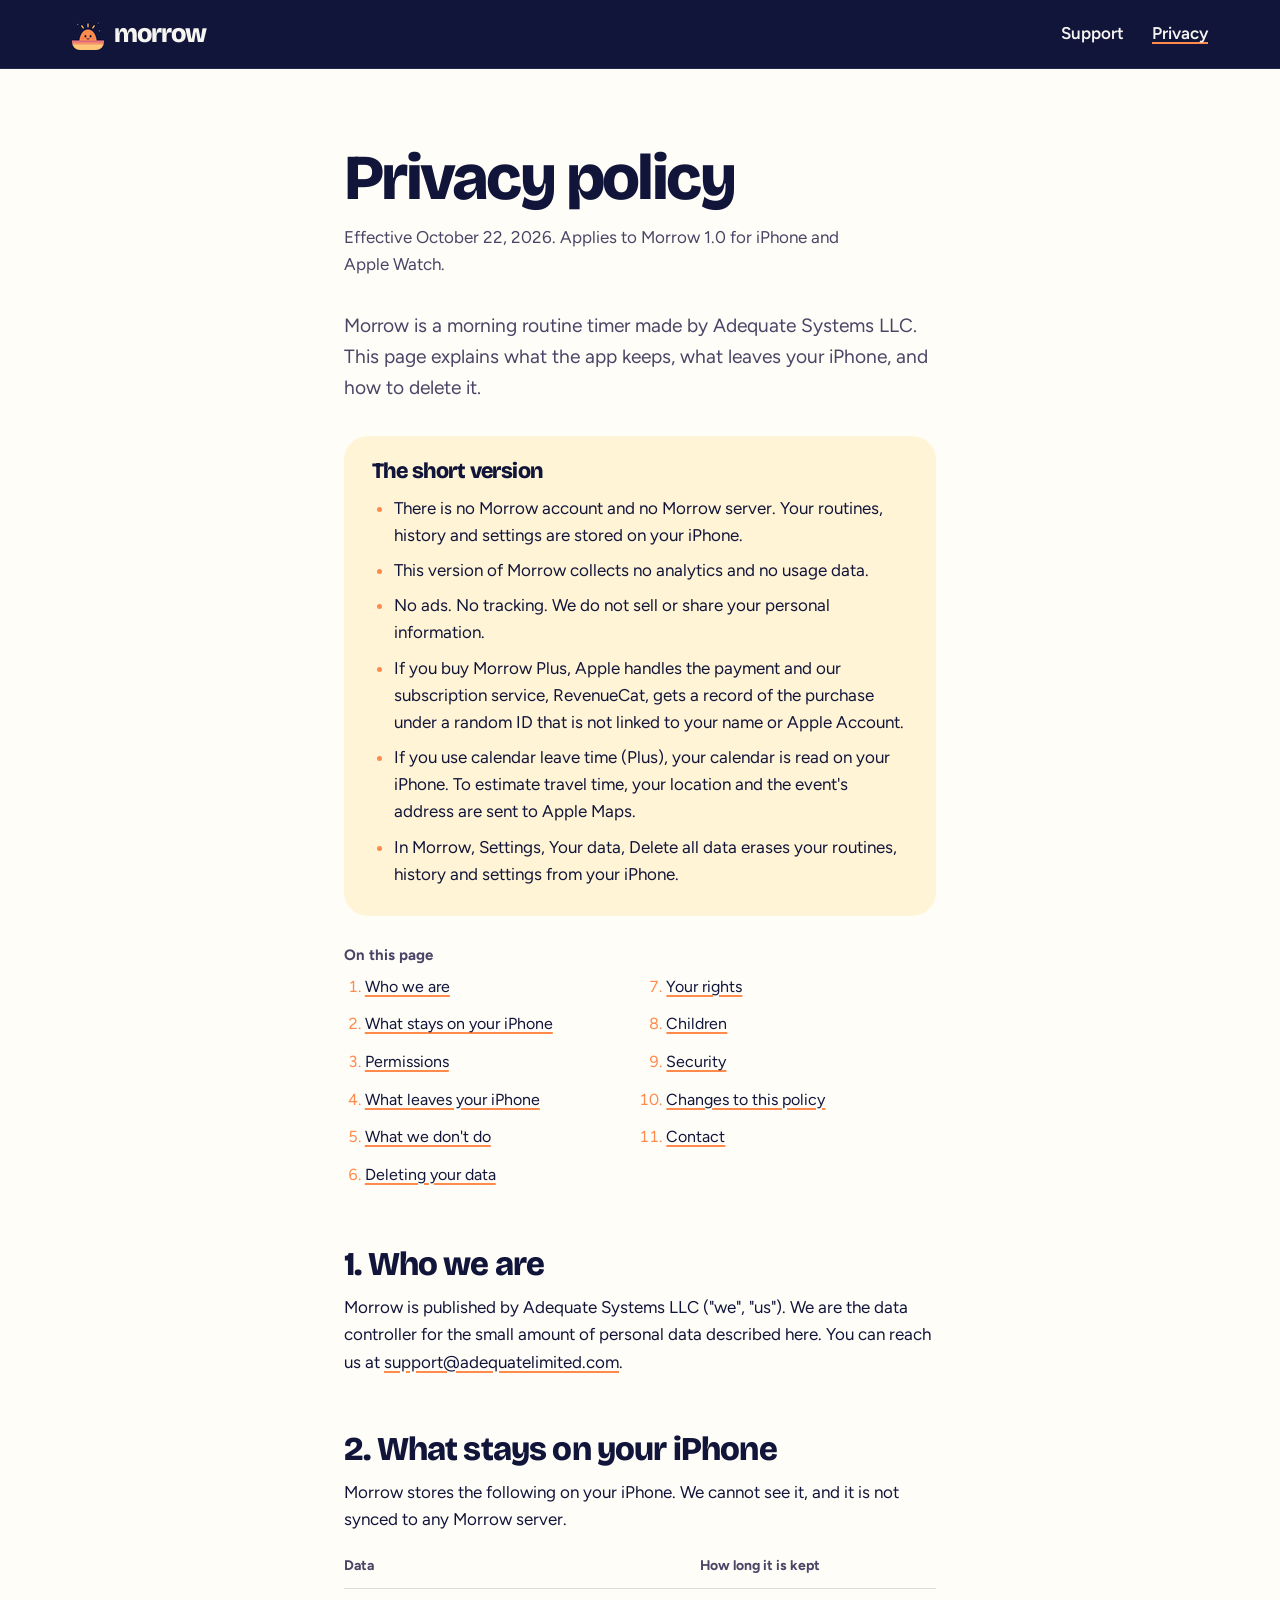
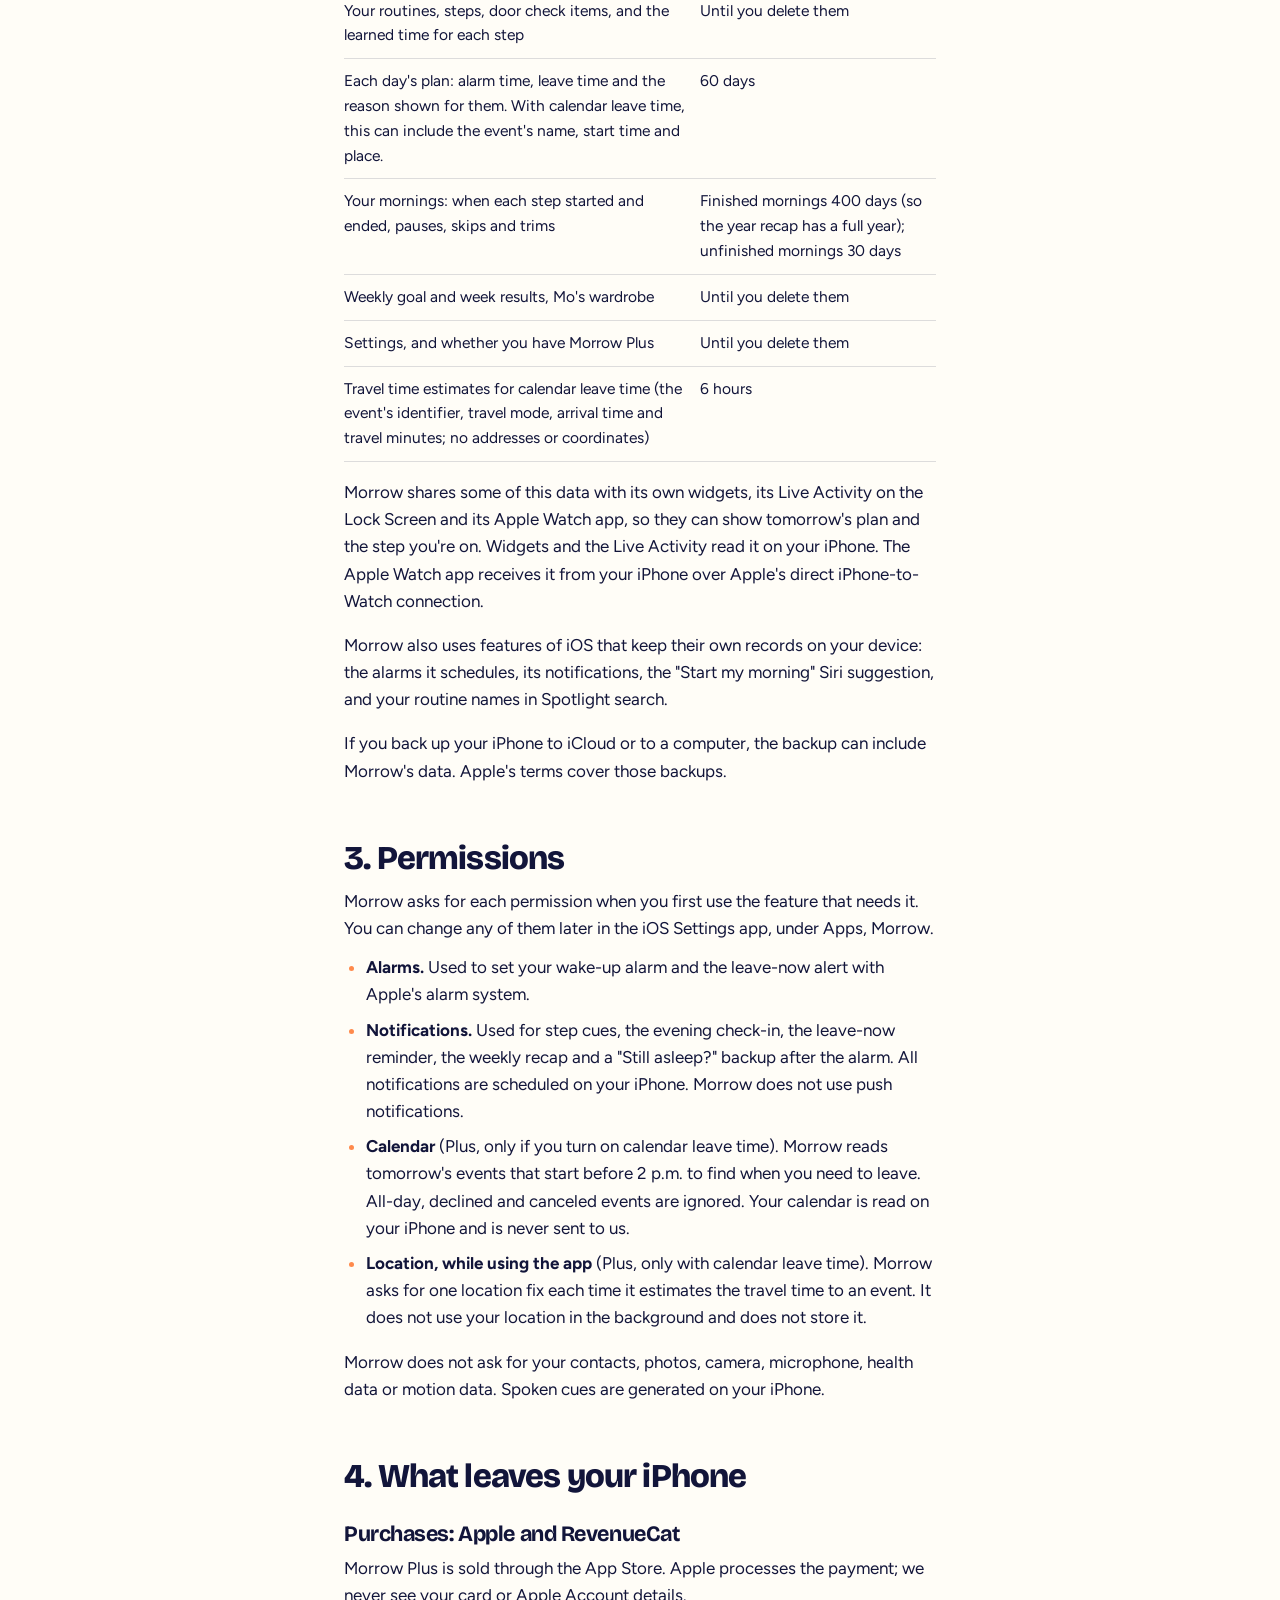
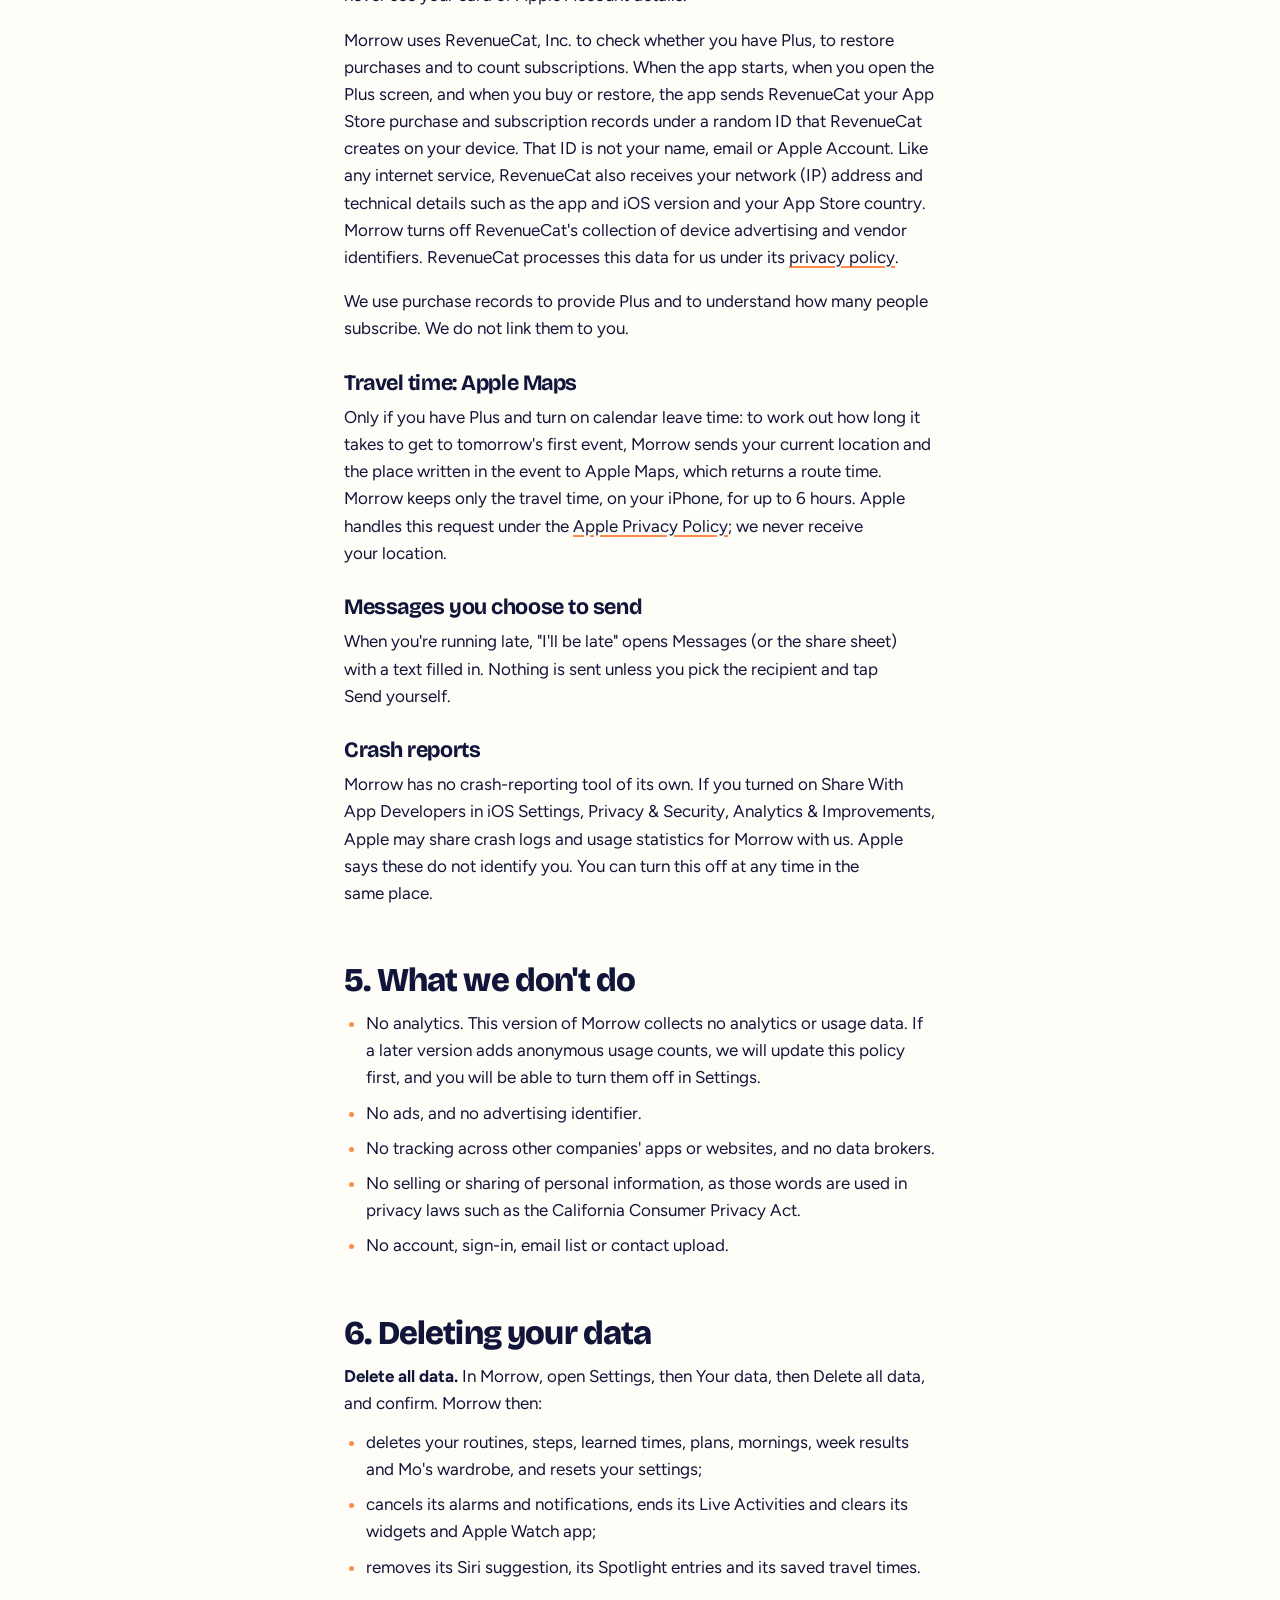
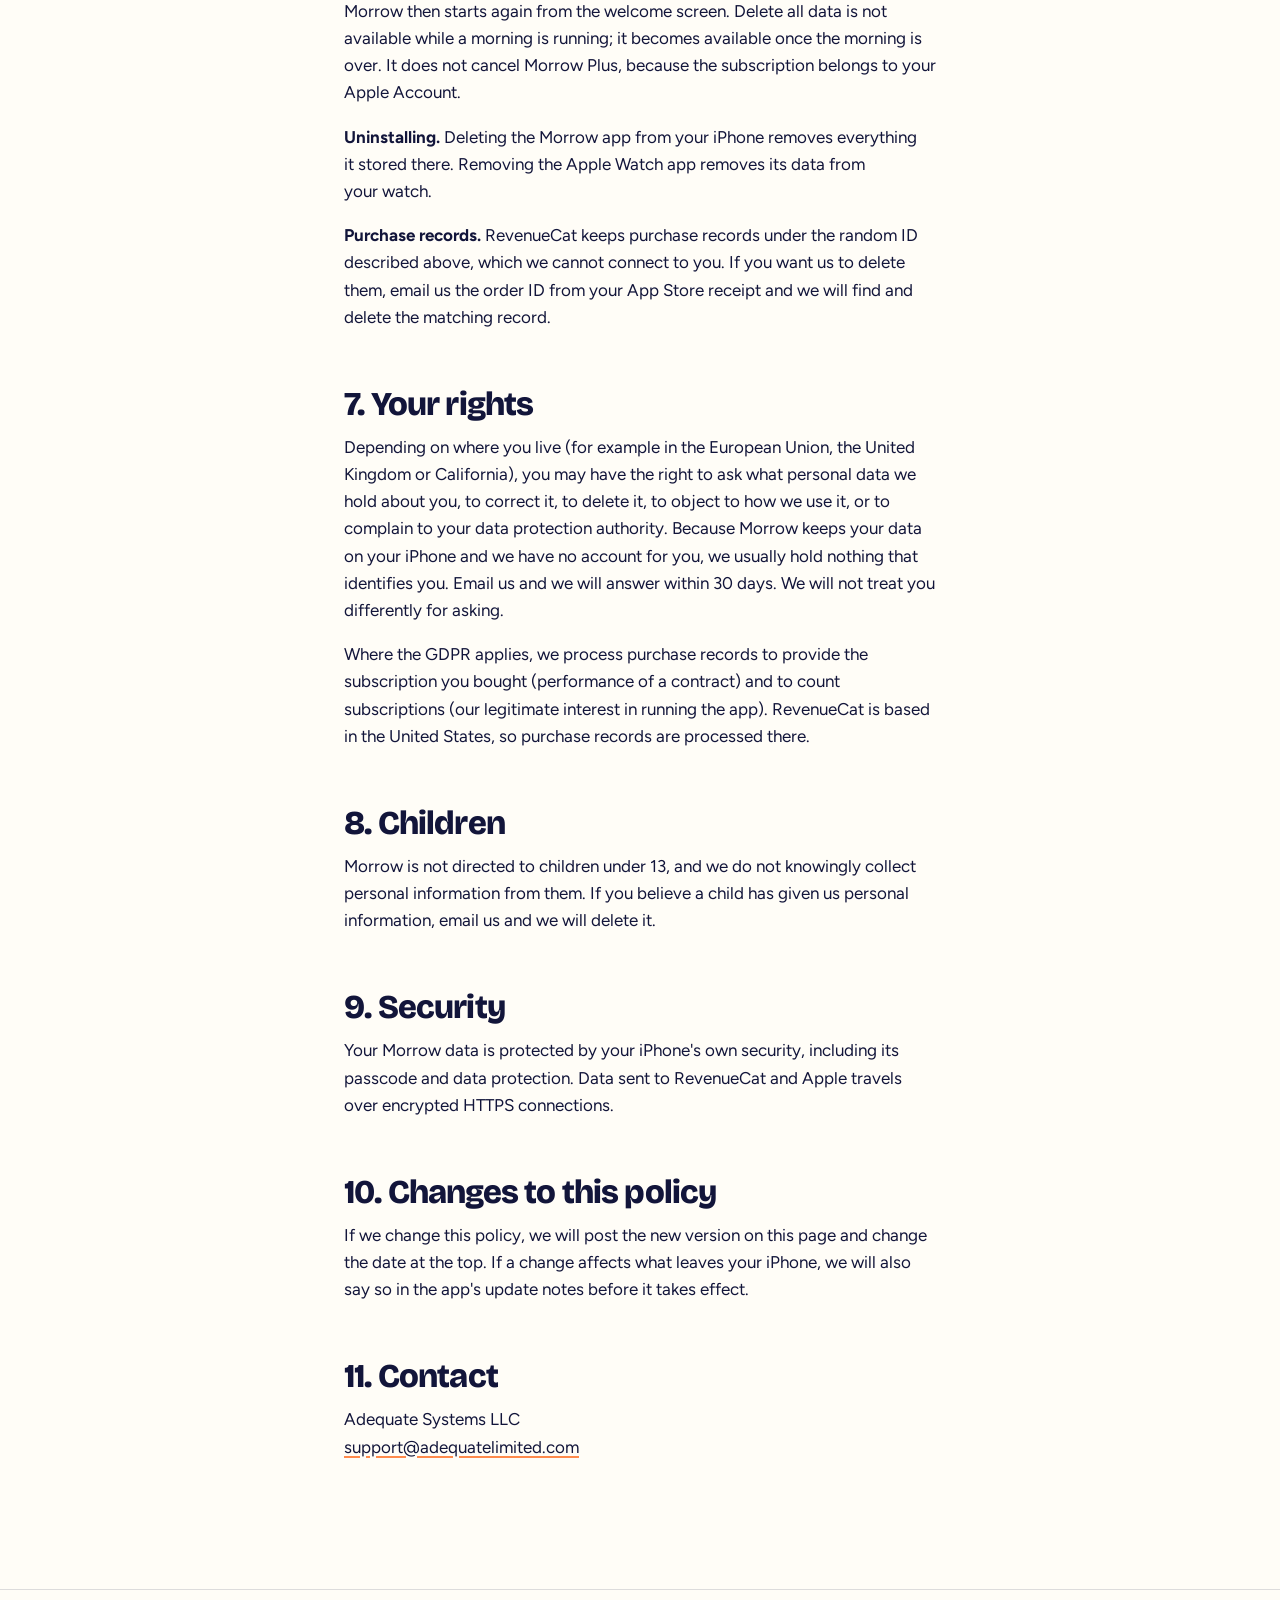
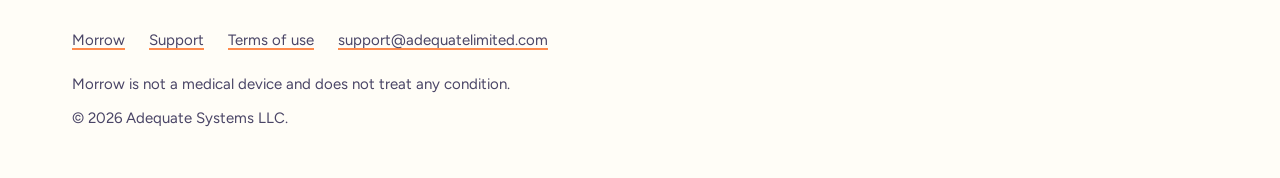
==== commit a022ef8c: "Redesign the website around real app screenshots" ====
--- a/privacy/index.html
+++ b/privacy/index.html
@@ -6,7 +6,7 @@
 <title>Privacy policy · Morrow</title>
 <meta name="description" content="How Morrow handles your data: no account, no analytics, no ads, no tracking. Routines and history stay on your iPhone.">
 <meta name="theme-color" content="#12153A">
-<link rel="canonical" href="https://patricksmithlaravel.github.io/morrow/privacy/">
+<link rel="canonical" href="https://www.morrow-schedule.com/privacy/">
 <link rel="icon" type="image/png" sizes="32x32" href="../assets/favicon-32.png">
 <link rel="apple-touch-icon" href="../assets/apple-touch-icon.png">
 <link rel="preload" href="../fonts/figtree.woff" as="font" type="font/woff" crossorigin>
@@ -30,7 +30,7 @@
 <main id="main" class="page">
   <div class="page-head">
     <h1>Privacy policy</h1>
-    <p class="meta">Effective October 18, 2026. Applies to Morrow 1.0 for iPhone and Apple Watch.</p>
+    <p class="meta">Effective October 22, 2026. Applies to Morrow 1.0 for iPhone and Apple Watch.</p>
     <p class="lead">Morrow is a morning routine timer made by Adequate Systems LLC. This page explains what the app keeps, what leaves your iPhone, and how to delete it.</p>
   </div>
 
@@ -91,7 +91,7 @@
   <p>Morrow asks for each permission when you first use the feature that needs it. You can change any of them later in the iOS Settings app, under Apps, Morrow.</p>
   <ul>
     <li><strong>Alarms.</strong> Used to set your wake-up alarm and the leave-now alert with Apple's alarm system.</li>
-    <li><strong>Notifications.</strong> Used for step cues, the evening check-in, the leave-now reminder, the weekly recap, the trial reminder and a "Still asleep?" backup after the alarm. All notifications are scheduled on your iPhone. Morrow does not use push notifications.</li>
+    <li><strong>Notifications.</strong> Used for step cues, the evening check-in, the leave-now reminder, the weekly recap and a "Still asleep?" backup after the alarm. All notifications are scheduled on your iPhone. Morrow does not use push notifications.</li>
     <li><strong>Calendar</strong> (Plus, only if you turn on calendar leave time). Morrow reads tomorrow's events that start before 2 p.m. to find when you need to leave. All-day, declined and canceled events are ignored. Your calendar is read on your iPhone and is never sent to us.</li>
     <li><strong>Location, while using the app</strong> (Plus, only with calendar leave time). Morrow asks for one location fix each time it estimates the travel time to an event. It does not use your location in the background and does not store it.</li>
   </ul>
--- a/assets/site.css
+++ b/assets/site.css
@@ -11,13 +11,6 @@
   font-family: "Figtree";
   src: url("../fonts/figtree.woff") format("woff");
   font-weight: 400 700;
-  font-style: normal;
-  font-display: swap;
-}
-@font-face {
-  font-family: "DM Mono";
-  src: url("../fonts/dm-mono-medium.woff") format("woff");
-  font-weight: 500;
   font-style: normal;
   font-display: swap;
 }
@@ -35,10 +28,12 @@
   --ink: #F6F5F1;
   --amber: #FFB547;
   --secondary: #D9DBF0;
+  --muted: #ABAED0;
   --paper: #FFFDF7;
   --paper-card: #FFF4D6;
   --ink-on-light: #4A4566;
   --rust: #C24A1C;
+  --sun-hover: #FF9B63;
 
   /* Light theme */
   --bg: var(--paper);
@@ -46,18 +41,21 @@
   --text: var(--night);
   --text-2: var(--ink-on-light);
   --rule: rgba(18, 21, 58, 0.14);
-  --underline: var(--sun);
   --focus: var(--rust);
+  --accent-text: var(--rust);
   --note-bg: #FFEFD0;
+  --tile-night: var(--night);
+  --plan-strong: var(--night);
 
   --font-display: "Bricolage Grotesque", ui-rounded, system-ui, -apple-system, sans-serif;
   --font-body: "Figtree", system-ui, -apple-system, "Segoe UI", sans-serif;
-  --font-mono: "DM Mono", ui-monospace, "SF Mono", Menlo, monospace;
 
   --gutter: clamp(16px, 5vw, 40px);
   --measure: 42rem;
-  --wide: 68rem;
-  --radius: 18px;
+  --wide: 76rem;
+  --radius: 24px;
+  --r-phone: 46px;
+  --ease-out: cubic-bezier(0.16, 1, 0.3, 1);
 }
 
 @media (prefers-color-scheme: dark) {
@@ -67,9 +65,11 @@
     --text: var(--ink);
     --text-2: var(--secondary);
     --rule: rgba(255, 255, 255, 0.12);
-    --underline: var(--sun);
     --focus: var(--amber);
+    --accent-text: var(--sun);
     --note-bg: var(--surface);
+    --tile-night: var(--deep-night);
+    --plan-strong: var(--surface);
   }
 }
 
@@ -78,6 +78,8 @@
 html {
   -webkit-text-size-adjust: 100%;
   text-size-adjust: 100%;
+  accent-color: var(--sun);
+  scrollbar-color: #844A8A transparent;
 }
 
 body {
@@ -92,27 +94,29 @@
   overflow-x: hidden;
 }
 
+::selection { background: var(--sun); color: var(--night); }
+
 img, svg { display: block; max-width: 100%; height: auto; }
 
-h1, h2, h3 {
+h1, h2, h3, h4 {
   font-family: var(--font-display);
   font-weight: 800;
-  line-height: 1.1;
-  letter-spacing: -0.02em;
+  line-height: 1.05;
+  letter-spacing: -0.025em;
   margin: 0;
   text-wrap: balance;
 }
-h1 { font-size: clamp(2.4rem, 7vw, 4.25rem); letter-spacing: -0.035em; }
-h2 { font-size: clamp(1.6rem, 4vw, 2.25rem); }
-h3 { font-size: 1.25rem; font-weight: 700; letter-spacing: -0.01em; }
-
-p { margin: 0; }
+h1 { font-size: clamp(2.75rem, 5.4vw, 4.75rem); letter-spacing: -0.04em; line-height: 1; }
+h2 { font-size: clamp(1.875rem, 3.4vw, 2.875rem); }
+h3 { font-size: 1.75rem; font-weight: 700; letter-spacing: -0.02em; line-height: 1.15; }
+
+p { margin: 0; text-wrap: pretty; }
 p + p { margin-top: 1em; }
 
 a {
   color: inherit;
   text-decoration-line: underline;
-  text-decoration-color: var(--underline);
+  text-decoration-color: var(--sun);
   text-decoration-thickness: 2px;
   text-underline-offset: 3px;
 }
@@ -122,6 +126,7 @@
   outline-offset: 3px;
   border-radius: 4px;
 }
+.site-header :focus-visible, .hero :focus-visible, .tile-steps :focus-visible { outline-color: var(--amber); }
 
 .skip {
   position: absolute;
@@ -132,11 +137,10 @@
   padding: 10px 14px;
   border-radius: 10px;
   font-weight: 700;
+  text-decoration: none;
   z-index: 10;
 }
 .skip:focus { top: 8px; }
-
-.mono { font-family: var(--font-mono); font-weight: 500; font-variant-numeric: tabular-nums; }
 
 /* Header and footer */
 
@@ -145,15 +149,14 @@
   color: var(--ink);
   border-bottom: 1px solid rgba(255, 255, 255, 0.08);
 }
-.site-header .bar {
+.bar {
   max-width: var(--wide);
   margin: 0 auto;
-  padding: 14px var(--gutter);
+  padding: 12px var(--gutter);
   display: flex;
   align-items: center;
   justify-content: space-between;
   gap: 16px;
-  flex-wrap: wrap;
 }
 .wordmark {
   display: inline-flex;
@@ -161,7 +164,7 @@
   gap: 10px;
   font-family: var(--font-display);
   font-weight: 800;
-  font-size: 1.6rem;
+  font-size: 1.625rem;
   letter-spacing: -0.04em;
   text-decoration: none;
   color: var(--ink);
@@ -173,8 +176,7 @@
   margin: 0;
   padding: 0;
   display: flex;
-  gap: 4px 20px;
-  flex-wrap: wrap;
+  gap: 4px 28px;
 }
 .site-nav a {
   display: inline-flex;
@@ -188,243 +190,333 @@
 .site-nav a[aria-current="page"] { text-decoration-color: var(--sun); }
 
 .site-footer {
+  margin-top: clamp(80px, 10vw, 144px);
   border-top: 1px solid var(--rule);
-  margin-top: 72px;
   color: var(--text-2);
-  font-size: 0.95rem;
+  font-size: 0.9375rem;
 }
 .site-footer .bar {
-  max-width: var(--wide);
-  margin: 0 auto;
-  padding: 28px var(--gutter) 40px;
   display: grid;
-  gap: 12px;
-}
+  justify-content: start;
+  align-items: start;
+  gap: 10px;
+  padding: 28px var(--gutter) 48px;
+}
+.site-footer p + p { margin-top: 0; }
 .site-footer ul {
   list-style: none;
   margin: 0;
   padding: 0;
   display: flex;
   flex-wrap: wrap;
-  gap: 4px 20px;
+  gap: 4px 24px;
 }
 .site-footer a { display: inline-flex; min-height: 44px; align-items: center; }
 
-/* Home: hero */
+/* Buttons */
+
+.button {
+  display: inline-flex;
+  align-items: center;
+  justify-content: center;
+  min-height: 56px;
+  padding: 0 28px;
+  border-radius: 999px;
+  background: var(--sun);
+  color: var(--night);
+  font-family: var(--font-display);
+  font-weight: 700;
+  font-size: 1.125rem;
+  text-decoration: none;
+  white-space: nowrap;
+}
+.button:hover { background: var(--sun-hover); }
+
+/* Home: hero. The phone rises out of the horizon, like the sun on the app icon. */
 
 .hero {
   position: relative;
   background: var(--night);
   color: var(--ink);
   overflow: hidden;
-}
-.hero .inner {
+  isolation: isolate;
+}
+.hero-inner {
   max-width: var(--wide);
   margin: 0 auto;
-  padding: clamp(40px, 8vw, 88px) var(--gutter) clamp(32px, 6vw, 56px);
+  padding: clamp(40px, 6vw, 80px) var(--gutter) 0;
   display: grid;
-  gap: 40px;
-  align-items: center;
-}
-@media (min-width: 860px) {
-  .hero .inner { grid-template-columns: 1.15fr 0.85fr; }
-}
+  gap: 48px;
+  align-items: center;
+}
+.hero-copy { padding-bottom: clamp(24px, 5vw, 80px); }
 .hero .lead {
-  margin-top: 20px;
-  font-size: clamp(1.1rem, 2.4vw, 1.3rem);
+  margin-top: 24px;
+  font-size: clamp(1.1875rem, 1.6vw, 1.375rem);
+  line-height: 1.5;
   color: var(--secondary);
-  max-width: 34rem;
+  max-width: 31rem;
 }
 .hero .actions {
   margin-top: 32px;
   display: flex;
   flex-wrap: wrap;
-  align-items: center;
   gap: 12px 20px;
-}
-.hero .requires { color: #ABAED0; font-size: 0.95rem; }
-
-.button {
-  display: inline-flex;
-  align-items: center;
+  align-items: center;
+}
+.hero .requires { margin-top: 16px; color: var(--muted); font-size: 0.9375rem; max-width: 30rem; }
+.hero-art {
+  position: relative;
+  display: flex;
   justify-content: center;
-  min-height: 52px;
-  padding: 0 24px;
-  border-radius: 999px;
+  align-self: end;
+}
+.hero-art::before {
+  content: "";
+  position: absolute;
+  z-index: -1;
+  left: 50%;
+  bottom: -230px;
+  width: 460px;
+  height: 460px;
+  margin-left: -230px;
+  border-radius: 50%;
   background: var(--sun);
-  color: var(--night);
-  font-family: var(--font-display);
-  font-weight: 700;
-  font-size: 1.1rem;
-  text-decoration: none;
-}
-.button:hover { background: #FF9B63; }
-
-.hero .art {
-  position: relative;
-  display: grid;
-  justify-items: center;
-  gap: 0;
-}
-.hero .art img { width: min(260px, 64vw); }
-
-.plan-card {
-  width: min(340px, 100%);
-  margin-top: -6px;
-  background: var(--surface);
-  border-radius: var(--radius);
-  padding: 18px 20px;
-  box-shadow: 0 1px 0 rgba(255, 255, 255, 0.06) inset;
-}
-.plan-card .label {
-  font-size: 0.8rem;
-  font-weight: 700;
-  letter-spacing: 0.12em;
-  text-transform: uppercase;
-  color: #ABAED0;
-}
-.plan-card dl {
-  margin: 10px 0 0;
-  display: grid;
-  grid-template-columns: 1fr auto;
-  gap: 6px 16px;
-}
-.plan-card dt { color: var(--secondary); }
-.plan-card dd { margin: 0; font-family: var(--font-mono); font-weight: 500; font-variant-numeric: tabular-nums; text-align: right; }
-.plan-card dt.alarm,
-.plan-card dd.alarm { color: var(--daylight); font-weight: 700; }
-.plan-card .why {
-  margin-top: 12px;
-  padding-top: 12px;
-  border-top: 1px solid rgba(255, 255, 255, 0.1);
-  color: var(--secondary);
-  font-size: 0.95rem;
-}
-
-.horizon { display: grid; }
-.horizon span { display: block; height: 14px; }
+}
+.phone {
+  margin: 0;
+  padding: 9px;
+  background: var(--deep-night);
+  border-radius: var(--r-phone);
+  box-shadow: inset 0 0 0 1px rgba(255, 255, 255, 0.10), 0 30px 60px -24px rgba(12, 14, 40, 0.6);
+}
+.phone img { width: 100%; border-radius: 37px; }
+.phone-hero { position: relative; width: clamp(250px, 23vw, 310px); margin-bottom: -190px; }
+
+.horizon { position: relative; z-index: 2; display: grid; }
+.horizon span { display: block; }
 .horizon span:nth-child(1) { background: #844A8A; height: 10px; }
 .horizon span:nth-child(2) { background: #A04C7E; height: 12px; }
-.horizon span:nth-child(3) { background: #E06C78; }
+.horizon span:nth-child(3) { background: #E06C78; height: 14px; }
 .horizon span:nth-child(4) { background: #F7936A; height: 18px; }
 .horizon span:nth-child(5) { background: #FFC678; height: 24px; }
+
+@media (min-width: 900px) {
+  .hero-inner { grid-template-columns: minmax(0, 1.15fr) minmax(0, 0.85fr); }
+  .hero-art::before { width: 560px; height: 560px; margin-left: -280px; bottom: -280px; }
+}
 
 /* Home: sections */
 
 .section {
   max-width: var(--wide);
   margin: 0 auto;
-  padding: clamp(48px, 8vw, 88px) var(--gutter) 0;
-}
-.section > h2 { max-width: 40rem; }
-.section > .intro { margin-top: 14px; max-width: var(--measure); color: var(--text-2); font-size: 1.125rem; }
-
-.steps {
+  padding: clamp(72px, 9vw, 128px) var(--gutter) 0;
+}
+.section-head { max-width: 40rem; }
+.intro { margin-top: 18px; font-size: 1.1875rem; color: var(--text-2); }
+
+/* How a morning goes: four tiles, four steps */
+
+.bento {
   list-style: none;
-  margin: 32px 0 0;
+  margin: 40px 0 0;
   padding: 0;
   display: grid;
   gap: 16px;
-  counter-reset: step;
+  grid-template-columns: minmax(0, 1fr);
+}
+.tile {
+  position: relative;
+  overflow: hidden;
+  border-radius: var(--radius);
+  padding: 28px;
+  display: flex;
+  flex-direction: column;
+  gap: 10px;
+  min-height: 300px;
+}
+.tile p + p { margin-top: 0; }
+.tile .visual { margin-bottom: auto; padding-bottom: 32px; }
+.statement {
+  font-family: var(--font-display);
+  font-weight: 800;
+  font-size: clamp(1.875rem, 2.6vw, 2.375rem);
+  line-height: 1.08;
+  letter-spacing: -0.03em;
+  text-wrap: balance;
+}
+.statement span { display: block; }
+.statement em { font-style: normal; color: var(--accent-text); }
+.tile-tonight { background: var(--bg-card); }
+.tile-alarm { background: var(--sun); color: var(--night); }
+.tile-steps { background: var(--tile-night); color: var(--ink); }
+.tile-steps p { color: var(--secondary); }
+.tile-door { background: var(--daylight); color: var(--night); }
+.tile-phone { position: relative; width: min(236px, 78%); margin: 28px auto -150px; }
+.live {
+  position: absolute;
+  z-index: 2;
+  left: 50%;
+  bottom: 24px;
+  width: min(330px, 94%);
+  transform: translateX(-50%);
+  border-radius: 28px;
+  box-shadow: 0 18px 40px -12px rgba(12, 14, 40, 0.7);
+}
+@media (prefers-color-scheme: dark) {
+  .tile-steps { box-shadow: inset 0 0 0 1px rgba(255, 255, 255, 0.08); }
 }
 @media (min-width: 720px) {
-  .steps { grid-template-columns: repeat(2, minmax(0, 1fr)); }
-}
-.steps li {
-  counter-increment: step;
+  .bento { grid-template-columns: repeat(2, minmax(0, 1fr)); }
+}
+@media (min-width: 1024px) {
+  .bento { grid-template-columns: repeat(3, minmax(0, 1fr)); }
+  .tile-tonight { grid-column: 1; grid-row: 1; }
+  .tile-alarm { grid-column: 1; grid-row: 2; }
+  .tile-steps { grid-column: 2; grid-row: 1 / 3; }
+  .tile-door { grid-column: 3; grid-row: 1 / 3; }
+}
+
+/* It learns */
+
+.learn-grid { display: grid; gap: 48px; align-items: center; }
+.learn-art { position: relative; display: flex; justify-content: center; isolation: isolate; }
+.learn-art::before {
+  content: "";
+  position: absolute;
+  z-index: -1;
+  top: 50%;
+  left: 50%;
+  width: 420px;
+  height: 420px;
+  margin: -210px 0 0 -210px;
+  border-radius: 50%;
   background: var(--bg-card);
+}
+.phone-learn { width: min(290px, 76vw); }
+.learn-copy p { margin-top: 16px; color: var(--text-2); max-width: 40rem; }
+.learn-copy h2 + p { margin-top: 20px; }
+.learn-copy .learn-rule {
+  margin: 28px 0 12px;
+  font-family: var(--font-display);
+  font-weight: 700;
+  font-size: clamp(1.375rem, 2vw, 1.75rem);
+  line-height: 1.3;
+  letter-spacing: -0.015em;
+  color: var(--text);
+  max-width: 34rem;
+}
+.learn-rule strong { font-weight: 800; color: var(--accent-text); }
+@media (min-width: 900px) {
+  .learn-grid { grid-template-columns: minmax(0, 5fr) minmax(0, 7fr); }
+  .learn-art { order: -1; }
+}
+
+/* Meet Mo */
+
+.mo { display: flex; flex-direction: column; align-items: center; text-align: center; }
+.mo-row {
+  order: -1;
+  display: flex;
+  justify-content: center;
+  align-items: flex-end;
+  gap: clamp(14px, 4vw, 64px);
+  margin: 0 auto 44px;
+}
+.mo-row img { width: clamp(80px, 11vw, 150px); }
+.mo-row .mo-main { width: clamp(120px, 17vw, 230px); }
+.mo p { max-width: 36rem; margin: 16px auto 0; color: var(--text-2); }
+
+/* Morrow Plus */
+
+.plans { display: grid; gap: 16px; margin-top: 40px; }
+.plan {
+  border: 1px solid var(--rule);
   border-radius: var(--radius);
-  padding: 22px 22px 24px;
-}
-.steps li::before {
-  content: counter(step);
-  display: inline-grid;
-  place-items: center;
-  width: 32px;
-  height: 32px;
-  border-radius: 50%;
+  padding: 28px;
+  display: grid;
+  gap: 10px;
+  align-content: start;
+}
+.plan p { color: var(--text-2); }
+.plan p + p { margin-top: 0; }
+.plan .price { font-family: var(--font-display); font-weight: 700; font-size: 1.25rem; color: var(--text); }
+.plan .num {
+  font-weight: 800;
+  font-size: clamp(3rem, 4.4vw, 3.75rem);
+  letter-spacing: -0.04em;
+  font-variant-numeric: tabular-nums;
+  margin-right: 6px;
+}
+.plan-yearly { background: var(--plan-strong); color: var(--ink); border-color: transparent; }
+.plan-yearly p { color: var(--secondary); }
+.plan-yearly .price { color: var(--ink); }
+.plan-yearly .trial {
+  justify-self: start;
   background: var(--sun);
   color: var(--night);
-  font-family: var(--font-display);
-  font-weight: 800;
-  margin-bottom: 12px;
-}
-.steps h3 { margin-bottom: 6px; }
-.steps p { color: var(--text-2); }
-
-.split {
-  display: grid;
-  gap: 32px;
-  align-items: center;
-}
-@media (min-width: 860px) {
-  .split { grid-template-columns: 1fr 1fr; gap: 56px; }
-}
-.split .copy p { margin-top: 14px; color: var(--text-2); max-width: var(--measure); }
-.split .copy h2 + p { margin-top: 16px; }
-.mo-figure {
-  justify-self: center;
-  background: var(--bg-card);
-  border-radius: 50%;
-  padding: 28px;
-  width: min(300px, 80vw);
-}
-
-.tiers {
-  margin-top: 32px;
-  display: grid;
-  gap: 16px;
-}
-@media (min-width: 760px) {
-  .tiers { grid-template-columns: repeat(2, minmax(0, 1fr)); }
-}
-.tier {
-  border: 1px solid var(--rule);
-  border-radius: var(--radius);
-  padding: 24px;
-}
-.tier.plus { background: var(--bg-card); border-color: transparent; }
-.tier .price { margin-top: 6px; color: var(--text-2); }
-.tier ul { margin: 16px 0 0; padding-left: 1.2em; }
-.tier li + li { margin-top: 6px; }
-.tier li::marker { color: var(--sun); }
-.fine { margin-top: 16px; color: var(--text-2); font-size: 0.95rem; max-width: var(--measure); }
-
-.privacy-strip {
-  margin-top: 32px;
-  display: grid;
-  gap: 12px;
-  list-style: none;
-  padding: 0;
-}
+  font-weight: 700;
+  font-size: 0.9375rem;
+  padding: 6px 14px;
+  border-radius: 999px;
+}
+.plus-cta { margin-top: 28px; }
+.included { margin-top: 72px; padding-top: 36px; border-top: 1px solid var(--rule); }
+.included > h3, .how > h3 { font-size: clamp(1.75rem, 2.6vw, 2.25rem); font-weight: 800; letter-spacing: -0.025em; }
+.groups { display: grid; gap: 32px; margin-top: 28px; }
+.group h4 { font-size: 1.375rem; font-weight: 700; letter-spacing: -0.01em; line-height: 1.2; }
+.group ul, .how ul { margin: 12px 0 0; padding-left: 1.15em; }
+.group li { font-size: 1rem; }
+.group li + li, .how li + li { margin-top: 8px; }
+.group li::marker, .how li::marker { color: var(--sun); }
+.how { margin-top: 64px; display: grid; gap: 12px 48px; }
+.how ul { margin-top: 0; }
+.fine { margin-top: 28px; font-size: 0.9375rem; color: var(--text-2); max-width: var(--measure); }
 @media (min-width: 720px) {
-  .privacy-strip { grid-template-columns: repeat(3, minmax(0, 1fr)); }
-}
-.privacy-strip li {
-  border-top: 3px solid var(--sun);
-  padding-top: 12px;
-}
-.privacy-strip strong { display: block; font-family: var(--font-display); font-size: 1.15rem; }
-.privacy-strip span { color: var(--text-2); }
+  .plans { grid-template-columns: repeat(2, minmax(0, 1fr)); }
+}
+@media (min-width: 900px) {
+  .groups { grid-template-columns: repeat(3, minmax(0, 1fr)); }
+  .how { grid-template-columns: minmax(0, 4fr) minmax(0, 8fr); }
+}
+
+/* Home: privacy */
+
+.privacy-grid { display: grid; gap: 32px; }
+.facts { margin: 0; }
+.facts div { display: grid; gap: 4px; padding: 20px 0; border-top: 1px solid var(--rule); }
+.facts div:first-child { border-top: 3px solid var(--sun); }
+.facts dt { font-family: var(--font-display); font-weight: 700; font-size: 1.25rem; }
+.facts dd { margin: 0; color: var(--text-2); }
+.privacy-grid .fine { margin-top: 8px; }
+@media (min-width: 600px) {
+  .facts div { grid-template-columns: minmax(0, 2fr) minmax(0, 3fr); gap: 24px; }
+}
+@media (min-width: 900px) {
+  .privacy-grid { grid-template-columns: minmax(0, 5fr) minmax(0, 7fr); align-items: start; }
+}
 
 /* Text pages (privacy, support, 404) */
 
 .page {
   max-width: var(--measure);
   margin: 0 auto;
-  padding: clamp(36px, 7vw, 72px) var(--gutter) 0;
-}
+  padding: clamp(40px, 6vw, 80px) var(--gutter) 0;
+}
+.page-wide { max-width: var(--wide); }
 .page-head { display: grid; gap: 14px; }
+.page h1 { font-size: clamp(2.5rem, 5vw, 4.25rem); }
 .page-head .meta { color: var(--text-2); }
-.page-head .lead { font-size: 1.15rem; color: var(--text-2); }
+.lead { font-size: 1.2rem; color: var(--text-2); }
 
 .page h2 {
-  font-size: clamp(1.4rem, 3.4vw, 1.75rem);
-  margin-top: 48px;
+  font-size: clamp(1.5rem, 2.6vw, 2.125rem);
+  margin-top: 56px;
   margin-bottom: 12px;
   scroll-margin-top: 16px;
 }
-.page h3 { margin-top: 28px; margin-bottom: 8px; }
+.page h3 { font-size: 1.375rem; margin-top: 28px; margin-bottom: 8px; }
 .page ul, .page ol { padding-left: 1.3em; margin: 12px 0 0; }
 .page li + li { margin-top: 8px; }
 .page li::marker { color: var(--sun); }
@@ -432,29 +524,29 @@
 .page ul + p, .page ol + p, .page .table-wrap + p { margin-top: 1em; }
 
 .summary {
-  margin-top: 28px;
+  margin-top: 32px;
   background: var(--bg-card);
   border-radius: var(--radius);
-  padding: 22px 24px 24px;
-}
-.summary h2 { margin-top: 0; font-size: 1.25rem; }
+  padding: 24px 28px 28px;
+}
+.summary h2 { margin-top: 0; font-size: 1.375rem; }
 .summary ul { margin-top: 10px; }
 
-.toc {
-  margin-top: 28px;
-  font-size: 0.98rem;
-}
-.toc h2 { font-size: 1rem; margin: 0 0 6px; letter-spacing: 0.12em; text-transform: uppercase; font-family: var(--font-body); font-weight: 700; color: var(--text-2); }
+.toc { margin-top: 32px; font-size: 1rem; }
+.toc h2 {
+  font-family: var(--font-body);
+  font-size: 0.9375rem;
+  font-weight: 700;
+  letter-spacing: 0;
+  color: var(--text-2);
+  margin: 0 0 6px;
+}
 .toc ol { margin-top: 0; columns: 2 14rem; column-gap: 32px; }
 .toc li + li { margin-top: 4px; }
 .toc a { display: inline-block; padding: 4px 0; }
 
 .table-wrap { overflow-x: auto; margin-top: 12px; -webkit-overflow-scrolling: touch; }
-table {
-  width: 100%;
-  border-collapse: collapse;
-  font-size: 0.97rem;
-}
+table { width: 100%; border-collapse: collapse; font-size: 0.97rem; }
 th, td {
   text-align: left;
   vertical-align: top;
@@ -462,41 +554,81 @@
   border-bottom: 1px solid var(--rule);
 }
 th { font-weight: 700; }
-thead th { color: var(--text-2); font-size: 0.85rem; letter-spacing: 0.08em; text-transform: uppercase; }
+thead th { color: var(--text-2); font-size: 0.875rem; }
 
 .note {
-  margin-top: 40px;
+  margin-top: 56px;
   background: var(--note-bg);
-  border-left: 4px solid var(--sun);
-  border-radius: 6px;
-  padding: 16px 18px;
-}
-
+  border-radius: 16px;
+  padding: 18px 22px;
+}
+
+/* Support */
+
+.support-head { display: grid; gap: 32px; align-items: end; }
+.support-head .lead { max-width: 30rem; }
 .contact-card {
-  margin-top: 28px;
   display: grid;
+  grid-template-columns: auto minmax(0, 1fr);
   gap: 20px;
   align-items: center;
   background: var(--bg-card);
+  color: var(--text);
   border-radius: var(--radius);
-  padding: 22px 24px;
-}
-@media (min-width: 560px) {
-  .contact-card { grid-template-columns: auto 1fr; }
-}
-.contact-card img { width: 112px; }
+  padding: 24px 28px;
+}
+.contact-card img { width: 96px; }
+.contact-card p + p { margin-top: 2px; }
 .contact-card .email {
   font-family: var(--font-display);
   font-weight: 700;
-  font-size: clamp(1.15rem, 4.6vw, 1.5rem);
-  overflow-wrap: anywhere;
-}
-.contact-card p + p { margin-top: 6px; color: var(--text-2); }
+  font-size: clamp(1.125rem, 1.6vw, 1.375rem);
+  overflow-wrap: break-word;
+}
+.contact-card .hint { margin-top: 8px; font-size: 0.9375rem; }
+@media (min-width: 900px) {
+  .support-head { grid-template-columns: minmax(0, 1fr) minmax(0, 1fr); }
+}
+
+.support-body {
+  display: flex;
+  flex-wrap: wrap;
+  gap: 32px 64px;
+  margin-top: clamp(48px, 6vw, 80px);
+  padding-top: 32px;
+  border-top: 1px solid var(--rule);
+}
+.topics { flex: 1 1 200px; }
+.page .topics h2 {
+  font-family: var(--font-body);
+  font-size: 0.9375rem;
+  font-weight: 700;
+  letter-spacing: 0;
+  color: var(--text-2);
+  margin: 0;
+}
+.page .topics ul { list-style: none; margin: 8px 0 0; padding: 0; display: grid; max-width: 260px; }
+.page .topics li + li { margin-top: 0; }
+.topics a {
+  display: flex;
+  justify-content: space-between;
+  align-items: center;
+  gap: 12px;
+  min-height: 44px;
+  font-family: var(--font-display);
+  font-weight: 700;
+  font-size: 1.125rem;
+  text-decoration-color: transparent;
+}
+.topics a:hover { text-decoration-color: var(--sun); }
+.topics .count { font-family: var(--font-body); font-weight: 600; font-size: 0.875rem; color: var(--text-2); }
+.answers { flex: 999 1 560px; min-width: 0; max-width: 46rem; }
+.answers .group + .group { margin-top: 56px; }
+.answers .group h2 { margin-top: 0; }
 
 .faq { margin-top: 12px; }
-.faq details {
-  border-bottom: 1px solid var(--rule);
-}
+.faq details { border-bottom: 1px solid var(--rule); }
+.faq details:first-child { border-top: 1px solid var(--rule); }
 .faq summary {
   cursor: pointer;
   list-style: none;
@@ -504,30 +636,36 @@
   justify-content: space-between;
   align-items: center;
   gap: 16px;
-  min-height: 56px;
-  padding: 12px 0;
-  font-family: var(--font-display);
-  font-weight: 700;
-  font-size: 1.15rem;
+  min-height: 64px;
+  padding: 14px 0;
+  font-family: var(--font-display);
+  font-weight: 700;
+  font-size: 1.1875rem;
   line-height: 1.3;
 }
 .faq summary::-webkit-details-marker { display: none; }
+/* Drawn plus and minus: two 2px bars, no text glyphs */
 .faq summary::after {
-  content: "+";
+  content: "";
   flex: none;
-  width: 28px;
-  height: 28px;
-  display: grid;
-  place-items: center;
+  width: 32px;
+  height: 32px;
   border-radius: 50%;
-  background: var(--bg-card);
-  color: var(--text);
-  font-family: var(--font-body);
-  font-weight: 700;
-}
-.faq details[open] summary::after { content: "\2212"; }
-.faq .answer { padding: 0 0 20px; }
+  background:
+    linear-gradient(var(--text), var(--text)) center / 12px 2px no-repeat,
+    linear-gradient(var(--text), var(--text)) center / 2px 12px no-repeat,
+    var(--bg-card);
+}
+.faq details[open] summary::after {
+  background: linear-gradient(var(--night), var(--night)) center / 12px 2px no-repeat, var(--sun);
+}
+.faq summary:hover::after { box-shadow: inset 0 0 0 1px var(--rule); }
+.faq .answer { padding: 0 0 24px; color: var(--text-2); max-width: 40rem; }
 .faq .answer p + p, .faq .answer p + ul, .faq .answer ul + p { margin-top: 10px; }
+.page .faq .answer ul { margin: 0; padding-left: 1.2em; }
+.page .faq .answer li + li { margin-top: 6px; }
+
+/* 404 */
 
 .not-found {
   text-align: center;
@@ -537,12 +675,20 @@
 }
 .not-found img { width: min(220px, 60vw); }
 
+/* Motion: the sun and the phone rise once on load. Both start visible. */
+
 @media (prefers-reduced-motion: no-preference) {
   html { scroll-behavior: smooth; }
-}
+  .hero-art::before { animation: sunrise 1.6s var(--ease-out) both; }
+  .phone-hero { animation: lift 1.2s 0.12s var(--ease-out) both; }
+  .button { transition: background-color 0.15s ease, transform 0.15s var(--ease-out); }
+  .button:active { transform: translateY(1px) scale(0.98); }
+}
+@keyframes sunrise { from { transform: translateY(22%); } to { transform: none; } }
+@keyframes lift { from { transform: translateY(32px); } to { transform: none; } }
 
 @media print {
-  .site-header, .site-footer, .skip, .toc { display: none; }
+  .site-header, .site-footer, .skip, .toc, .topics, .horizon { display: none; }
   body { background: #fff; color: #000; }
   a { text-decoration: underline; }
 }
